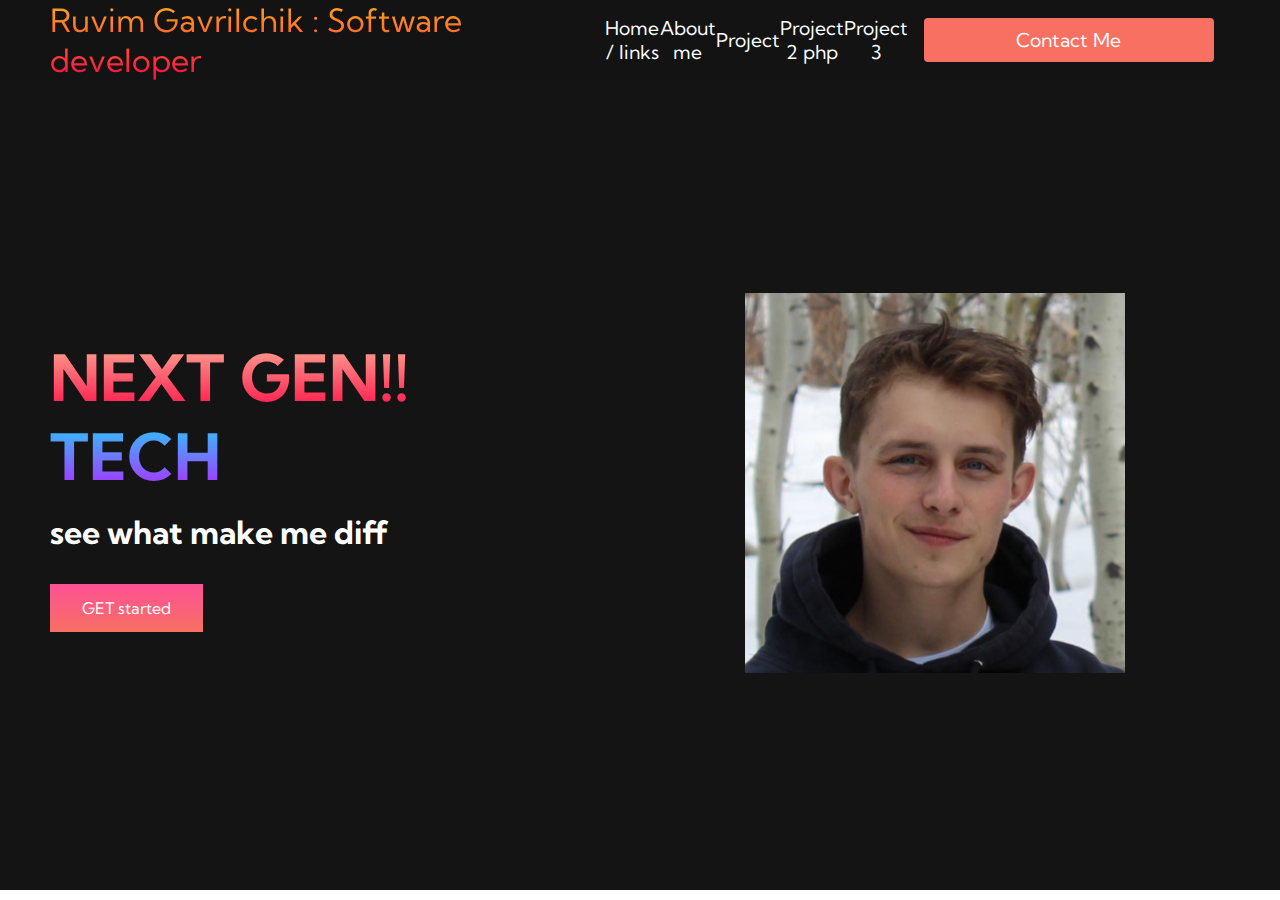
==== index.html @ 315c3ead "add font style" ====
<!DOCTYPE html>
<html lang="en">
  <head>
    <meta charset="UTF-8">
    <meta name="viewport" content="width=device-width, initial-scale=1.0">
    <meta http-equiv="X-UA-Compatible" content="ie=edge">
    <title>Ruvim G</title>
    <link rel="stylesheet" href="styles.css">
    <!-- Fontawesome.com --> 
    <link href="https://fonts.googleapis.com/css2?family=Kumbh+Sans:wght@400;700&display=swap" rel="stylesheet">
  </head>
  <body>

    <!-- navigation bar section -->
    <nav class="navbar">
      <div class="navbar__container">
        <a href="/" id="navbar__logo">Ruvim Gavrilchik : Software developer</a>
        <div class="navbar__toggle" id="mobile-menu">
          <span class="bar"></span>
          <span class="bar"></span>
          <span class="bar"></span>    
        </div>
        <ul class="navbar__menu">
          <li class="navbar__item">
            <a href="/" class="navbar__links">Home / links</a>
          </li>
          <li class="navbar__item">
            <a href="/tech.html" class="navbar__links">About me</a>
          </li>
          <li class="navbar__item">
            <a href="/algo.php" class="navbar__links">Project </a>
          </li>
          <li class="navbar__item">
            <a href="/footer.php" class="navbar__links">Project 2 php</a>
          </li>
          <li class="navbar__item">
            <a href="/header.php" class="navbar__links">Project 3 </a>
          </li>
          <li class="navbar__btn">
            <a href="/" class="button">Contact Me</a>
          </li>
        </ul>
      </div>
    </nav>

    <!-- HERO SECTION -->

    <div class="main">
      <div class="main__container">

        <div class="main__content">
          <h1>NEXT GEN!!</h1>
          <h2> TECH</h2>
          <p> see what make me diff </p>
          <button class="main__btn"><a href="/">GET started</a></button>
        </div>

        <div class="main__img--container">
          <img src="images/profilepic.png" alt="Picture of yours truly" id="main__img">
        </div>

      </div>
    </div>
    <script src="app.js"></script>
    

  </body>
</html>
---- styles.css ----
*{
  box-sizing: border-box;
  margin: 0;
  padding: 0;
  font-family: 'Kumbh Sans', sans-serif;
}

.navbar {
  background: #131313;
  height: 80;
  display: flex;
  justify-content: center;
  align-items: center;
  font-size: 1.2rem;
  position: sticky;
  top: 0;
  z-index: 999;
}

.navbar__container {
  display:  flex;
  justify-content: space-between;
  height: 80;
  z-index: 1;
  width: 100%;
  max-width: 1300px;
  margin: 0 auto;
  padding: 0 50px;
}

#navbar__logo {
  background-color: #ff8177;
  background-image: linear-gradient(to top, #ff0844 0%, #ffb119 100%);
  background-size: 100%;
  -webkit-background-clip: text;
  -moz-background-clip: text;
  -webkit-text-fill-color: transparent;
  -moz-text-fill-color: transparent;
  display: flex;
  align-items: center;
  cursor: pointer;
  text-decoration: none;
  font-size: 2rem;

}

/* class for logo */ 
.fa-gem {
  margin-right: 0.5rem;
}

.navbar__menu {
  display: flex;
  align-items: center;
  list-style: none;
  text-align: center;
}

.navbar__item {
  height: 80px;
}

.navbar__links {
  color: #fff;
  display: flex;
  align-items: center;
  justify-content: center;
  text-decoration: none;
  padding: 0 1rm;
  height: 100%
}

.navbar__btn {
  display: flex;
  justify-content: center;
  align-items: center;
  padding: 0 1rem;
  width: 100%;
}

.button {
  display: flex;
  justify-content: center;
  align-items: center;
  text-decoration: none;
  padding: 10px 20px;
  height: 100%;
  width: 100%;
  border: none;
  outline: none;
  border-radius: 4px;
  background: #f77062;
  color: #fff;
}

.button:hover {
  background: #4837ff;
  transition: all 0.3s ease;
}

.navbar__links:hover {
  color: #f77062;
  transition: all 0.3s ease;
}

@media screen and (max-width: 960px) {
  .navbar__container{
    display: flex;
    justify-content: space-between;
    height: 80px;
    z-index: 1;
    width:100%;
    max-width: 1300px;
    padding: 0;
  }

  .navbar__menu {
    display: grid;
    grid-template-columns: auto;
    margin: 0;
    width: 100%;
    position: absolute;
    top: -1000px;
    opacity: 0;
    transition: all 0.5s ease;
    height: 50vh;
    z-index: -1;
  }

  .navbar__menu.active {
    background: #131313;
    top: 100%;
    opacity: 1;
    transition: all 0.5s ease;
    z-index: 99;
    height: 50vh;
    font-size: 1.6rem;
  }

  #navbar__logo {
    padding-left: 25px;
  }

  .navbar__toggle .bar {
    width: 25px;
    height: 3px;
    margin: 5px auto;
    transition: all 0.3s ease-in-out;
    background: #fff;
  }

  .navbar__item {
    width: 100%;
  }

  .navbar__links {
    text-align: center;
    padding: 2rem;
    width: 100%;
    display: table;
  }

  #mobile-menu {
    position: absolute;
    top: 20%;
    right: 5%;
    transform: translate(5%,20%);
  }

  .navbar__btn {
    padding-bottom: 2rem;
  }

  .button {
    display: flex;
    justify-content: center;
    align-items: center;
    width: 80%;
    height: 80px;
    margin: 0;
  }

  .navbar__toggle .bar {
    display: block;
    cursor: pointer;
  }

  #mobile-menu.is-active .bar:nth-child(2) {
    opacity: 0%;
  }
  
  #mobile-menu.is-active .bar:nth-child(1) {
    transform: translateY(8px) rotate(45deg);
  }
  
  #mobile-menu.is-active .bar:nth-child(3) {
    transform: translateY(-8px) rotate(-45deg);
  }

}



/* Hero Section Css*/



.main {
  background-color: #141414;
}

.main__container {
  display: grid;
  grid-template-columns: 1fr 1fr;
  align-items: center;
  justify-self: center;
  margin: 0 auto;
  height: 90vh;
  background-color: #141414;
  z-index: 1;
  width: 100%;
  max-width: 1300px;
  padding: 0 50px;
}

/* targets h1 content in main__content div */
.main__content h1 {
  font-size: 4rem;
  background-color: #ff8177;
  background-image: linear-gradient(to top, #ff0844 0%, #ffb199 100%);
  background-size: 100%;
  -webkit-background-clip: text;
  -moz-background-clip: text;
  -webkit-text-fill-color: transparent;
  -moz-text-fill-color: transparent;
}

/* targets h2 content in main__content div */
.main__content h2 {
  font-size: 4rem;
  background-color: #ff8177;
  background-image: linear-gradient(to top, #b721ff 0%, #21d4fd 100%);
  background-size: 100%;
  -webkit-background-clip: text;
  -moz-background-clip: text;
  -webkit-text-fill-color: transparent;
  -moz-text-fill-color: transparent;
}

.main__content p {
  margin-top: 1rem;
  font-size: 2rem;
  font-weight: 700;
  color:#fff;
  /*google fonts kumbh*/
}


.main__btn {
  font-size: 1rem;
  background-image: linear-gradient(to top, #f77062 0%, #fe5196 100%);
  padding: 14px 32px;
  border: none;
  border-radius: 0px;
  color: #fff;
  margin-top: 2rem;
  cursor: pointer;
  position: relative;
  transition: all 0.35s;
  outline: none;
}

.main__btn a {
  position: relative;
  z-index: 2;
  color: #fff;
  text-decoration: none;
}

.main__btn:after {
  position: absolute;
  content: '';
  top: 0;
  left: 0;
  width: 0;
  height: 100%;
  background: #4837ff;
  transition: all 0.35s;
  border-radius: 4px;
}

.main__btn:hover {
  color: #fff;
}

.main__btn:hover:after{
  width:100%;
}

.main__img--container {
  text-align:center;

}

#main_img {
  height: 80%;
  width: 80%;
}



/*   Mobile responsiveness */
@media screen and (max-width: 768px) {
  .main__container{
    display: grid;
    grid-template-columns: auto;
    align-items: center;
    justify-self: center;
    width: 100%;
    margin: 0 auto;
    height: 090vh;
  }

  .main__content {
    text-align: center;
    margin-bottom: 4rem;
  }

  .main__content h1 {
    font-size: 2.5rem;
    margin-top: 2rem;
  }

  .main__content h2 {
    font-size: 3rem;
  }

  .main__content p {
    margin-top: 1rem;
    font-size: 1.5rem;
  }
}

/*same as above but make it for 480 px */
@media screen and (max-width: 480px) {
  .main__container{
    display: grid;
    grid-template-columns: auto;
    align-items: center;
    justify-self: center;
    width: 100%;
    margin: 0 auto;
    height: 090vh;
  }

  .main__content {
    text-align: center;
    margin-bottom: 4rem;
  }

  .main__content h1 {
    font-size: 2rem;
    margin-top: 3rem;
  }

  .main__content h2 {
    font-size: 2rem;
  }

  .main__content p {
    margin-top: 2rem;
    font-size: 1.5rem;
  }

  .main__btn {
    padding: 12px 36px;
    margin: 2.5rem 0;
  }
  
}
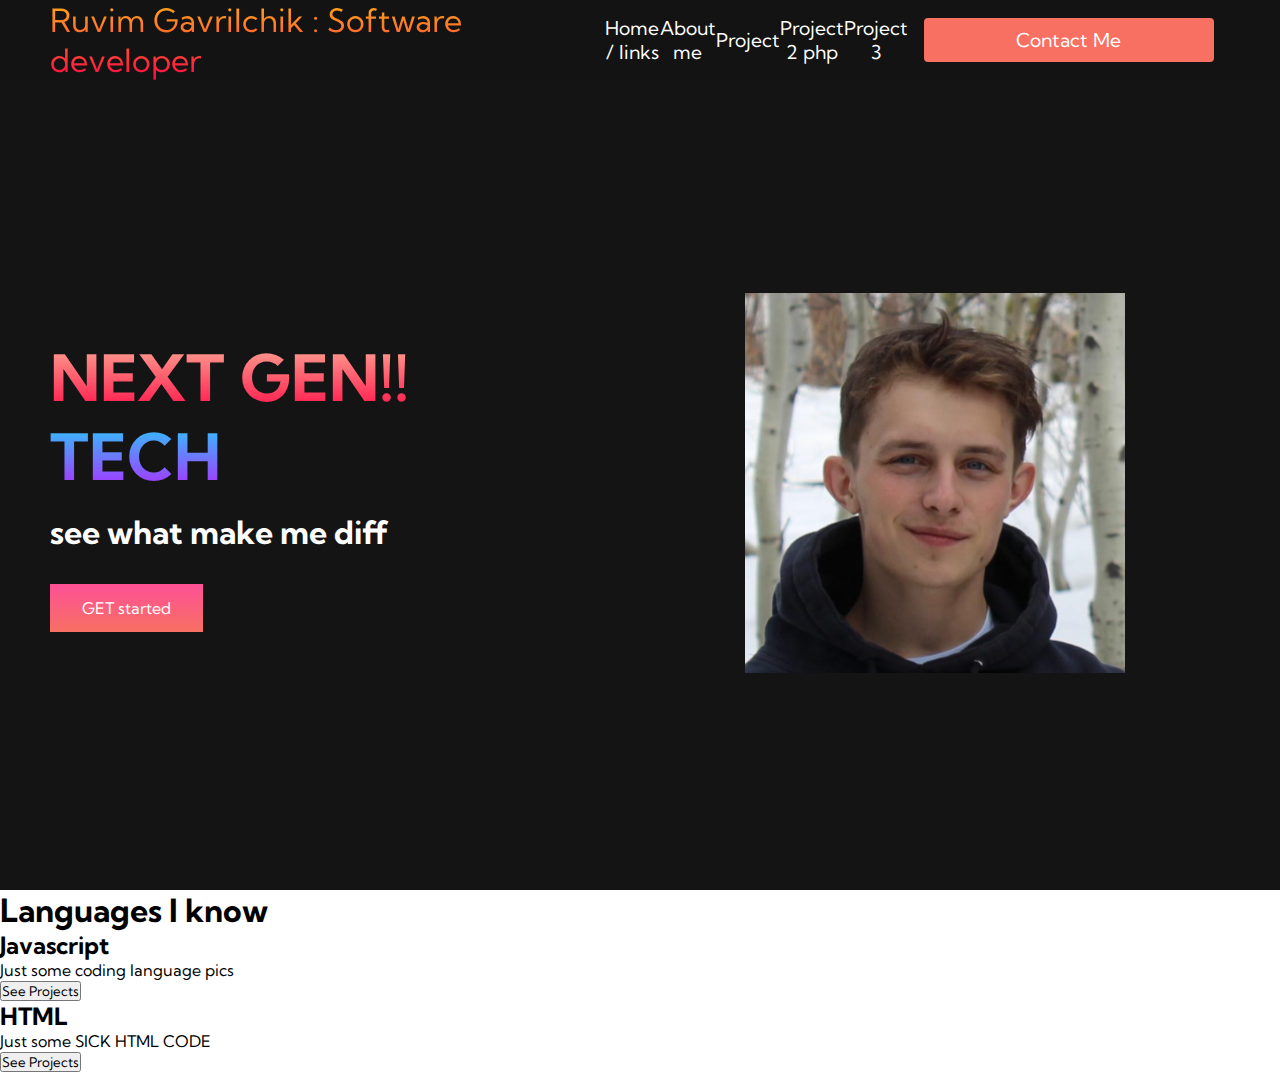
==== commit 5968b4ed: "add languages sectioin" ====
--- a/index.html
+++ b/index.html
@@ -61,6 +61,31 @@
 
       </div>
     </div>
+
+
+    
+    <!-- languages SECTION -->
+    <div class="lang">
+      <h1>Languages I know</h1>
+      <div class="lang_container">
+        
+        <!--lang 1-->
+        <div class="lang_card">
+          <h2>Javascript</h2>
+          <p>Just some coding language pics</p>
+          <button>See Projects</button>
+        </div>
+
+        <!--lang 2-->
+        <div class="lang_card">
+          <h2>HTML</h2>
+          <p>Just some SICK HTML CODE</p>
+          <button>See Projects</button>
+        </div>
+
+      </div>
+    </div>
+
     <script src="app.js"></script>
     
 
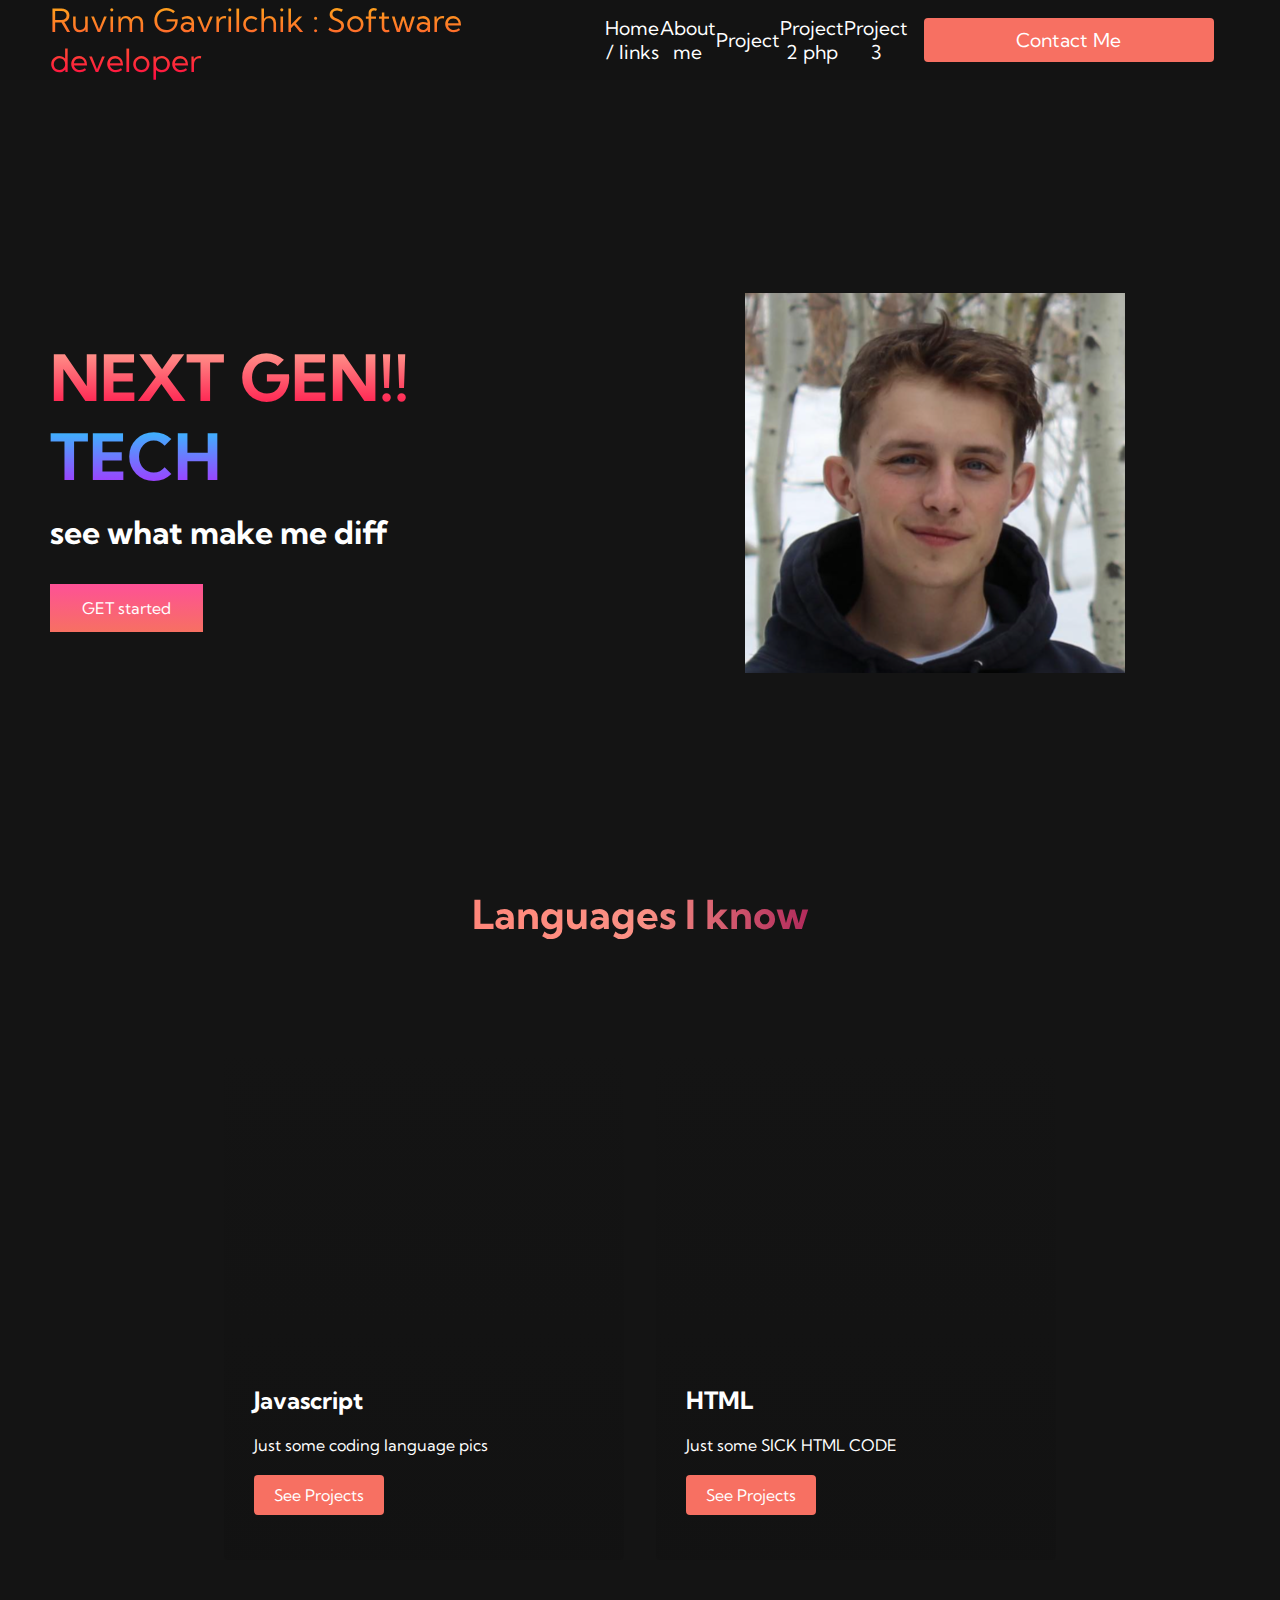
==== commit 6068337f: "Added skills section" ====
--- a/index.html
+++ b/index.html
@@ -1,3 +1,4 @@
+
 <!DOCTYPE html>
 <html lang="en">
   <head>
@@ -63,21 +64,20 @@
     </div>
 
 
-    
     <!-- languages SECTION -->
     <div class="lang">
       <h1>Languages I know</h1>
-      <div class="lang_container">
+      <div class="lang__container">
         
         <!--lang 1-->
-        <div class="lang_card">
+        <div class="lang__card">
           <h2>Javascript</h2>
           <p>Just some coding language pics</p>
           <button>See Projects</button>
         </div>
 
         <!--lang 2-->
-        <div class="lang_card">
+        <div class="lang__card">
           <h2>HTML</h2>
           <p>Just some SICK HTML CODE</p>
           <button>See Projects</button>
@@ -86,6 +86,7 @@
       </div>
     </div>
 
+
     <script src="app.js"></script>
     
 
--- a/styles.css
+++ b/styles.css
@@ -376,5 +376,94 @@
     padding: 12px 36px;
     margin: 2.5rem 0;
   }
-  
-}+
+}
+
+.lang {
+  background: #141414;
+  display: flex;
+  flex-direction: column;
+  align-items: center;
+  height: 100vh;
+}
+
+.lang h1 {
+  background-color: #ff8177;
+  background-image: linear-gradient(to right, 
+  #ff8177 0%, 
+  #ff867a 0%, 
+  #ff8c7f 21%, 
+  #f99185 52%, 
+  #cf556c 78%, 
+  #b12a5b 100%
+  );
+  background-size: 100%;
+  margin-bottom: 5rem;
+  font-size: 2.5rem;
+  -webkit-background-clip: text;
+  -moz-background-clip: text;
+  -webkit-text-fill-color: transparent;
+  -moz-text-fill-color: transparent;
+}
+
+.lang__container {
+  display: flex;
+  justify-content: center;
+  flex-wrap: wrap;
+}
+
+.lang__card {
+  margin: 1rem;
+  height: 525px;
+  width: 400px;
+  border-radius: 4px;
+  /*linear gradiant makes the background a little darker to help user read text better*/
+  background-image: linear-gradient(to bottom, 
+    rgba(0,0,0,0) 0%, 
+    rgba(17,17,17,0.6) 100%), 
+    url('/images/lang1.png');
+  background-size: cover;
+  position: relative;
+  color: #fff;
+}
+
+.lang__card:nth-child(2) {
+  background-image: linear-gradient(to bottom, 
+  rgba(0,0,0,0) 0%, 
+  rgba(17,17,17,0.6) 100%), 
+  url('/images/lang2.png');
+}
+
+.lang h2 {
+  position: absolute;
+  top: 350px;
+  left: 30px;
+}
+
+.lang__card p {
+  position: absolute;
+  top: 400px;
+  left: 30px;
+}
+
+.lang__card button {
+  color: #fff;
+  padding: 10px 20px;
+  border: none;
+  outline: none;
+  border-radius: 4px;
+  background: #f77062;
+  position: absolute;
+  top:440px;
+  left: 30px;
+  font-size: 1rem;
+  cursor: pointer;
+}
+
+.lang__card:hover {
+  /*makes pic pop*/
+  transform: scale(1.075);
+  transition: all 0.2s ease-in;
+  cursor: pointer;
+}
+
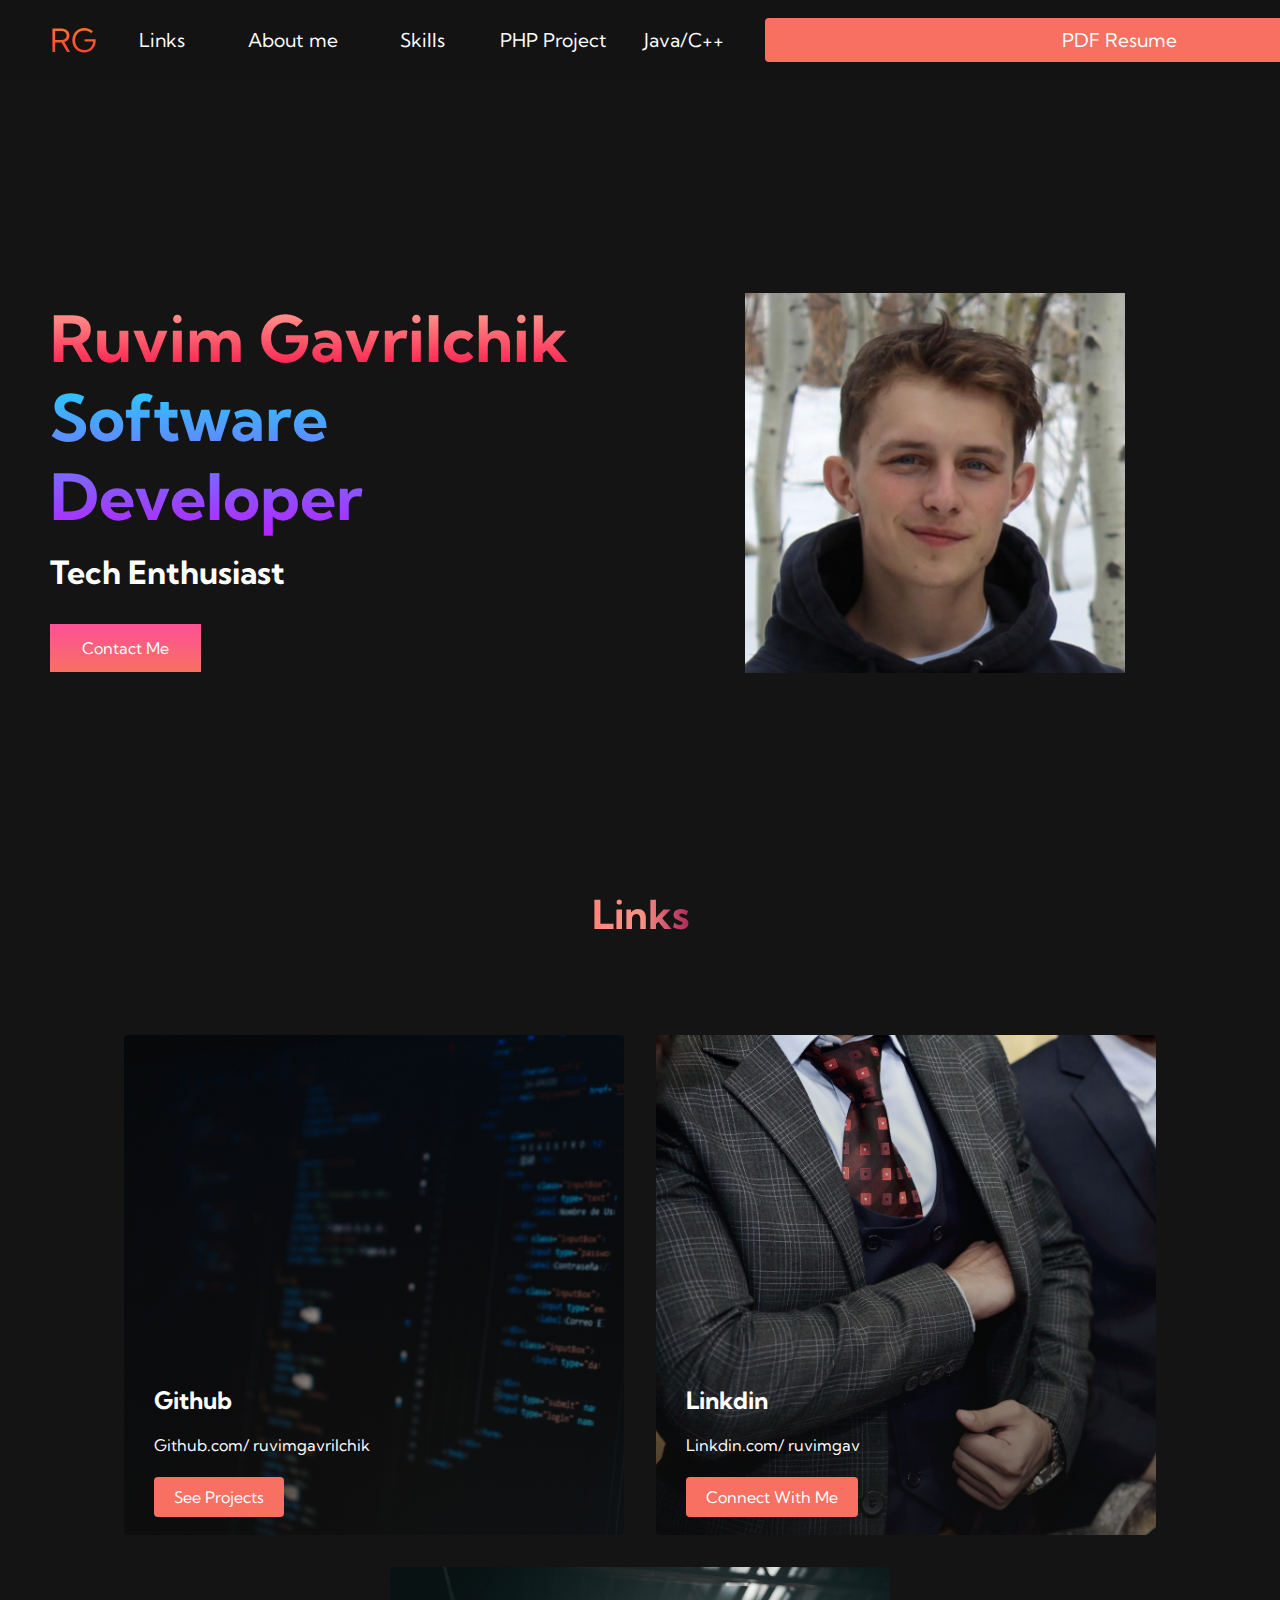
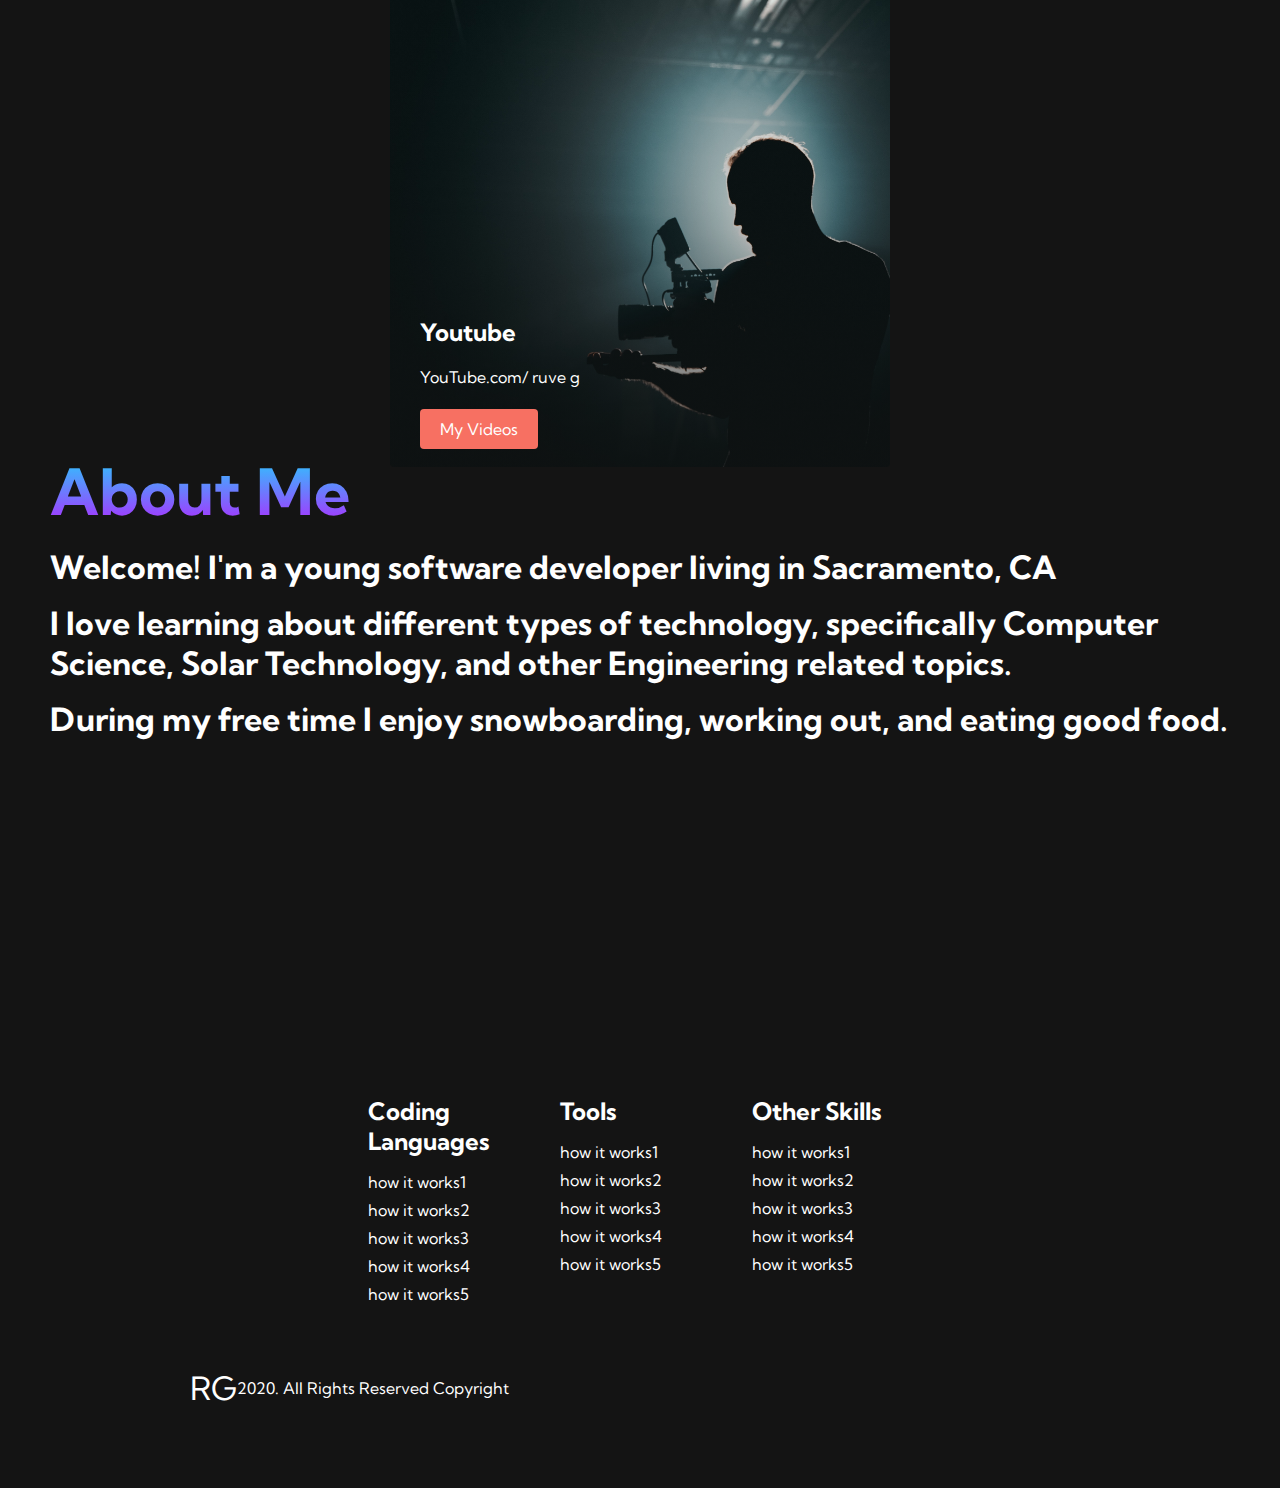
==== commit 2fbf1c80: "general update" ====
--- a/index.html
+++ b/index.html
@@ -15,7 +15,7 @@
     <!-- navigation bar section -->
     <nav class="navbar">
       <div class="navbar__container">
-        <a href="/" id="navbar__logo">Ruvim Gavrilchik : Software developer</a>
+        <a href="/" id="navbar__logo">RG</a>
         <div class="navbar__toggle" id="mobile-menu">
           <span class="bar"></span>
           <span class="bar"></span>
@@ -23,22 +23,22 @@
         </div>
         <ul class="navbar__menu">
           <li class="navbar__item">
-            <a href="/" class="navbar__links">Home / links</a>
+            <a href="/" class="navbar__links">Links</a>
           </li>
           <li class="navbar__item">
-            <a href="/tech.html" class="navbar__links">About me</a>
+            <a href="/" class="navbar__links">About me</a>
           </li>
           <li class="navbar__item">
-            <a href="/algo.php" class="navbar__links">Project </a>
+            <a href="/" class="navbar__links">Skills</a>
           </li>
           <li class="navbar__item">
-            <a href="/footer.php" class="navbar__links">Project 2 php</a>
+            <a href="/footer.php" class="navbar__links">PHP Project</a>
           </li>
           <li class="navbar__item">
-            <a href="/header.php" class="navbar__links">Project 3 </a>
+            <a href="/header.php" class="navbar__links">Java/C++</a>
           </li>
           <li class="navbar__btn">
-            <a href="/" class="button">Contact Me</a>
+            <a href="/" class="button">PDF Resume</a>
           </li>
         </ul>
       </div>
@@ -46,14 +46,14 @@
 
     <!-- HERO SECTION -->
 
-    <div class="main">
+    <div class="main" id="main">
       <div class="main__container">
 
         <div class="main__content">
-          <h1>NEXT GEN!!</h1>
-          <h2> TECH</h2>
-          <p> see what make me diff </p>
-          <button class="main__btn"><a href="/">GET started</a></button>
+          <h1>Ruvim Gavrilchik</h1>
+          <h2> Software Developer</h2>
+          <p> Tech Enthusiast </p>
+          <button class="main__btn"><a href="/">Contact Me</a></button>
         </div>
 
         <div class="main__img--container">
@@ -64,31 +64,126 @@
     </div>
 
 
-    <!-- languages SECTION -->
-    <div class="lang">
-      <h1>Languages I know</h1>
-      <div class="lang__container">
+    <!-- link SECTION -->
+    <div class="link" id="link">
+      <h1>Links</h1>
+      <div class="link__container">
         
-        <!--lang 1-->
-        <div class="lang__card">
-          <h2>Javascript</h2>
-          <p>Just some coding language pics</p>
-          <button>See Projects</button>
+        <!--link 1-->
+        <div class="link__card">
+          <h2>Github</h2>
+          <p>Github.com/ ruvimgavrilchik</p>
+          <button class="main__btn">
+            <a href="https://github.com/ruvimgavrilchik" target="_blank">See Projects</a>
+          </button>
         </div>
 
-        <!--lang 2-->
-        <div class="lang__card">
-          <h2>HTML</h2>
-          <p>Just some SICK HTML CODE</p>
-          <button>See Projects</button>
+        <!--link 2-->
+        <div class="link__card">
+          <h2>Linkdin</h2>
+          <p>Linkdin.com/ ruvimgav</p>
+          <button class="main__btn">
+            <a href="https://www.linkedin.com/in/ruvimgav/" target="_blank">Connect With Me</a>
+          </button>
+        </div>
+
+        <!--link 3-->
+        <div class="link__card">
+          <h2>Youtube</h2>
+          <p>YouTube.com/ ruve g</p>
+          <button class="main__btn">
+            <a href="https://www.youtube.com/channel/UCnFqGnpHzXiRj4AakbyGQQw" target="_blank">My Videos</a>
+          </button>
+        </div>
+
+      </div>
+    </div>
+    
+
+    <!-- About Me SECTION -->
+    <div class="about" id="about">
+      <div class="about__container">
+
+        <div class="about__content">
+          <h2>About Me</h2>
+          <p> Welcome! I'm a young software developer living in Sacramento, CA <br> </p>
+          <p> I love learning about different types of technology, 
+              specifically Computer Science, Solar Technology, and other Engineering related topics.
+          </p>
+          <p> During my free time I enjoy snowboarding, working out, and eating good food.</p>
         </div>
 
       </div>
     </div>
 
 
+
+
+
+    <!-- Footer SECTION 
+    mobile friendly
+    mobile optimized
+    responsive design -->
+    
+    <div class="footer__container">
+      
+      <div class="footer__links">
+        <div class="footer__link--wrapper">
+
+          <div class="footer__link--items">
+            <h2> Coding Languages </h2>
+            <a href="/">how it works1</a>
+            <a href="/">how it works2</a>
+            <a href="/">how it works3</a>
+            <a href="/">how it works4</a>
+            <a href="/">how it works5</a>
+          </div>
+
+          <div class="footer__link--items">
+            <h2>Tools </h2>
+            <a href="/">how it works1</a>
+            <a href="/">how it works2</a>
+            <a href="/">how it works3</a>
+            <a href="/">how it works4</a>
+            <a href="/">how it works5</a>
+          </div>
+
+          <div class="footer__link--items">
+            <h2> Other Skills </h2>
+            <a href="/">how it works1</a>
+            <a href="/">how it works2</a>
+            <a href="/">how it works3</a>
+            <a href="/">how it works4</a>
+            <a href="/">how it works5</a>
+          </div>
+
+        </div>
+      </div>
+
+
+
+
+      <div class="social__media">
+        <div class="social__media--wrap">
+          <div class="footer__logo">
+            <a href="/" id="footer__logo">RG</a>
+          </div>
+          <p class="website__right">2020. All Rights Reserved Copyright</p>
+          <div class="social__icons">
+            <a href="/" class="social__icon--link" target="_blank"><i class="fab fa-linkdin"></i></a>
+            <a href="/" class="social__icon--link" target="_blank"><i class="fab fa-github"></i></a>
+            <a href="https://www.youtube.com/channel/UCnFqGnpHzXiRj4AakbyGQQw" class="social__icon--link" target="_blank"><i class="fab fa-youtube"></i></a>
+          </div>
+        </div>
+      </div>
+    </div>
+
+
+
+
+
+
     <script src="app.js"></script>
     
-
   </body>
 </html>--- a/styles.css
+++ b/styles.css
@@ -23,7 +23,7 @@
   height: 80;
   z-index: 1;
   width: 100%;
-  max-width: 1300px;
+  max-width: 1600px;
   margin: 0 auto;
   padding: 0 50px;
 }
@@ -41,7 +41,6 @@
   cursor: pointer;
   text-decoration: none;
   font-size: 2rem;
-
 }
 
 /* class for logo */ 
@@ -58,6 +57,7 @@
 
 .navbar__item {
   height: 80px;
+  width: 250px;
 }
 
 .navbar__links {
@@ -201,9 +201,27 @@
 
 
 
+
+
+
+
+
+
+
+
+
+
+
+
+
+
+
+
+
+
+
+
 /* Hero Section Css*/
-
-
 
 .main {
   background-color: #141414;
@@ -379,7 +397,27 @@
 
 }
 
-.lang {
+
+
+
+
+
+
+
+
+
+
+
+
+
+
+
+
+
+
+
+/* Links */
+.link {
   background: #141414;
   display: flex;
   flex-direction: column;
@@ -387,7 +425,7 @@
   height: 100vh;
 }
 
-.lang h1 {
+.link h1 {
   background-color: #ff8177;
   background-image: linear-gradient(to right, 
   #ff8177 0%, 
@@ -406,47 +444,54 @@
   -moz-text-fill-color: transparent;
 }
 
-.lang__container {
+.link__container {
   display: flex;
   justify-content: center;
   flex-wrap: wrap;
 }
 
-.lang__card {
+.link__card {
   margin: 1rem;
-  height: 525px;
-  width: 400px;
+  height: 500px;
+  width: 500px;
   border-radius: 4px;
   /*linear gradiant makes the background a little darker to help user read text better*/
   background-image: linear-gradient(to bottom, 
     rgba(0,0,0,0) 0%, 
     rgba(17,17,17,0.6) 100%), 
-    url('/images/lang1.png');
+    url('/images/code.jpg');
   background-size: cover;
   position: relative;
   color: #fff;
 }
 
-.lang__card:nth-child(2) {
+.link__card:nth-child(2) {
   background-image: linear-gradient(to bottom, 
   rgba(0,0,0,0) 0%, 
   rgba(17,17,17,0.6) 100%), 
-  url('/images/lang2.png');
-}
-
-.lang h2 {
+  url('/images/suit.jpg');
+}
+
+.link__card:nth-child(3) {
+  background-image: linear-gradient(to bottom, 
+  rgba(0,0,0,0) 0%, 
+  rgba(17,17,17,0.6) 100%), 
+  url('/images/youtube.jpg');
+}
+
+.link h2 {
   position: absolute;
   top: 350px;
   left: 30px;
 }
 
-.lang__card p {
+.link__card p {
   position: absolute;
   top: 400px;
   left: 30px;
 }
 
-.lang__card button {
+.link__card button {
   color: #fff;
   padding: 10px 20px;
   border: none;
@@ -454,16 +499,322 @@
   border-radius: 4px;
   background: #f77062;
   position: absolute;
-  top:440px;
+  top:410px;
   left: 30px;
   font-size: 1rem;
   cursor: pointer;
 }
 
-.lang__card:hover {
+.link__card:hover {
   /*makes pic pop*/
   transform: scale(1.075);
   transition: all 0.2s ease-in;
   cursor: pointer;
 }
 
+
+/*responsive design for Skills section */
+@media screen and (max-width: 960px) {
+  .link{
+    height: 1600px;
+  }
+
+  .link h1 {
+    font-size: 2rem;
+    margin-top: 18rem;
+  }
+}
+
+@media screen and (max-width: 480px) {
+  .link{
+    height: 1400px;
+  }
+
+  .link h1 {
+    font-size: 1.2rem;
+  }
+
+  .link__card {
+    width: 300px;
+  }
+}
+
+
+
+
+
+
+
+
+
+
+
+
+
+
+
+
+
+
+
+
+
+
+
+
+
+
+/* About Section Css*/
+
+.about {
+  background-color: #141414;
+}
+
+.about__container {
+  display: grid;
+  align-items: center;
+  justify-self: center;
+  margin: 0 auto;
+  height: 90vh;
+  background-color: #141414;
+  z-index: 1;
+  width: 100%;
+  max-width: 1300px;
+  padding: 0 50px;
+}
+
+/* targets h2 content in main__content div */
+.about__content h2 {
+  font-size: 4rem;
+  background-color: #ff8177;
+  background-image: linear-gradient(to top, #b721ff 0%, #21d4fd 100%);
+  background-size: 100%;
+  -webkit-background-clip: text;
+  -moz-background-clip: text;
+  -webkit-text-fill-color: transparent;
+  -moz-text-fill-color: transparent;
+}
+
+.about__content p {
+  margin-top: 1rem;
+  font-size: 2rem;
+  font-weight: 700;
+  color:#fff;
+  /*google fonts kumbh*/
+}
+
+
+
+/*   Mobile responsiveness */
+@media screen and (max-width: 768px) {
+  .about__container{
+    display: grid;
+    grid-template-columns: auto;
+    align-items: center;
+    justify-self: center;
+    width: 100%;
+    margin: 0 auto;
+    height: 090vh;
+  }
+
+  .about__content {
+    text-align: center;
+    margin-bottom: 4rem;
+  }
+
+  .about__content h2 {
+    font-size: 3rem;
+  }
+
+  .about__content p {
+    margin-top: 1rem;
+    font-size: 1.5rem;
+  }
+}
+
+/*same as above but make it for 480 px */
+@media screen and (max-width: 480px) {
+  .about__container{
+    display: grid;
+    align-items: center;
+    justify-self: center;
+    width: 100%;
+    margin: 0 auto;
+    height: 090vh;
+  }
+
+  .about__content {
+    text-align: center;
+    margin-bottom: 4rem;
+  }
+
+  .about__content h2 {
+    font-size: 1.5rem;
+  }
+
+  .about__content p {
+    margin-top: 2rem;
+    font-size: 1.0rem;
+  }
+}
+
+
+
+
+
+
+
+
+
+
+
+
+
+
+
+/*footer*/
+
+.footer__container {
+  background-color: #141414;
+  padding: 5rem 0;
+  display: flex;
+  flex-direction: column;
+  justify-content: center;
+  align-items: center;
+
+}
+
+
+#footer__logo {
+  color: #fff;
+  display: flex;
+  align-items: center;
+  cursor: pointer;
+  text-decoration: none;
+  font-size: 2rem;
+
+}
+
+.footer__link {
+  width: 100%;
+  max-width: 1000px;
+  display: flex;
+  justify-content: center;
+}
+
+.footer__link--wrapper{
+  display: flex;
+}
+
+.footer__link--items {
+  display: flex;
+  flex-direction: column;
+  align-items: flex-start;
+  margin: 16px;
+  text-align: left;
+  width: 160px;
+  box-sizing: border-box;
+
+}
+
+.footer__link--items h2 {
+  margin-bottom: 16px;
+}
+
+.footer__link--items > h2 {
+  color: #fff;
+}
+
+.footer__link--items a {
+  color: #fff;
+  text-decoration: none;
+  margin-bottom: 0.5rem;
+
+}
+
+
+.footer__link--items a:hover{
+  color: #e9e9e9;
+  transform: 0.3s ease-out;
+
+}
+
+
+/* social icons */
+.social__icon--link {
+  color: #fff;
+  font-size: 24px;
+
+}
+
+.social__media {
+  max-width: 1000px;
+  width: 100%;
+}
+
+.social__media--wrap {
+  display: flex;
+  justify-self: space-between;
+  align-items: center;
+  width: 90%;
+  max-width: 1000px;
+  margin: 40px auto 0 auto;
+}
+
+.social__icon {
+  display: flex;
+  justify-content: space-between;
+  align-items: center;
+  width: 240px;
+
+}
+
+.social__logo {
+  color: #fff;
+  justify-self: flex-start;
+  margin-left: 20px;
+  cursor: pointer;
+  text-decoration: none;
+  font-size: 2rem;
+  display: flex;
+  align-items: center;
+  margin-bottom: 16px;
+}
+
+.website__right {
+  color: #fff;
+}
+
+
+@media screen and (max-width: 820px){
+  .footer__link {
+    padding-top: 2rem;
+
+  }
+
+  #footer_logo {
+    margin-bottom: 2rem;
+  }
+
+  .footer__right {
+    margin-bottom: 2rem;
+  }
+
+  .footer__link--wrapper {
+    flex-direction: column;
+  }
+
+  .social__media--wrap {
+    flex-direction: column;
+  }
+
+}
+
+
+@media screen and (max-width:480px) {
+  .footer__link--items {
+    margin: 0;
+    padding: 10px;
+    width: 100%;
+  }
+}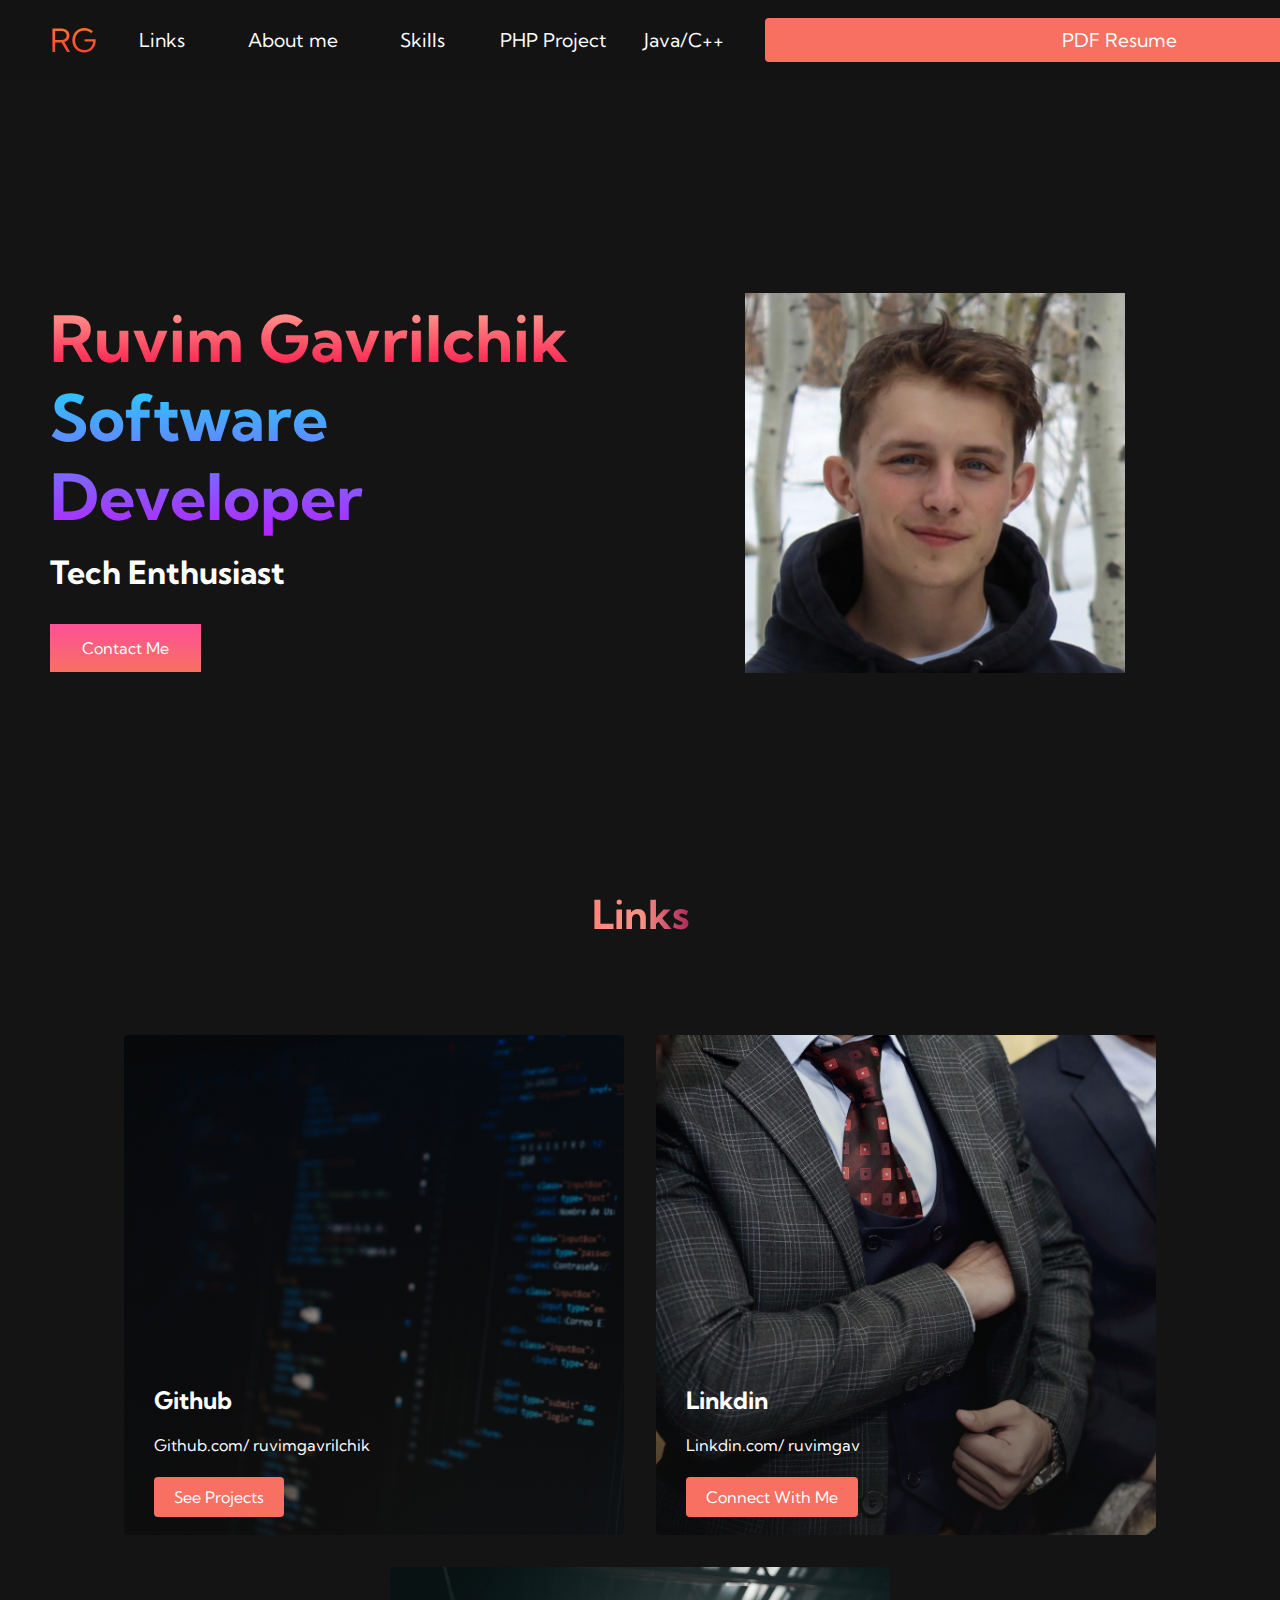
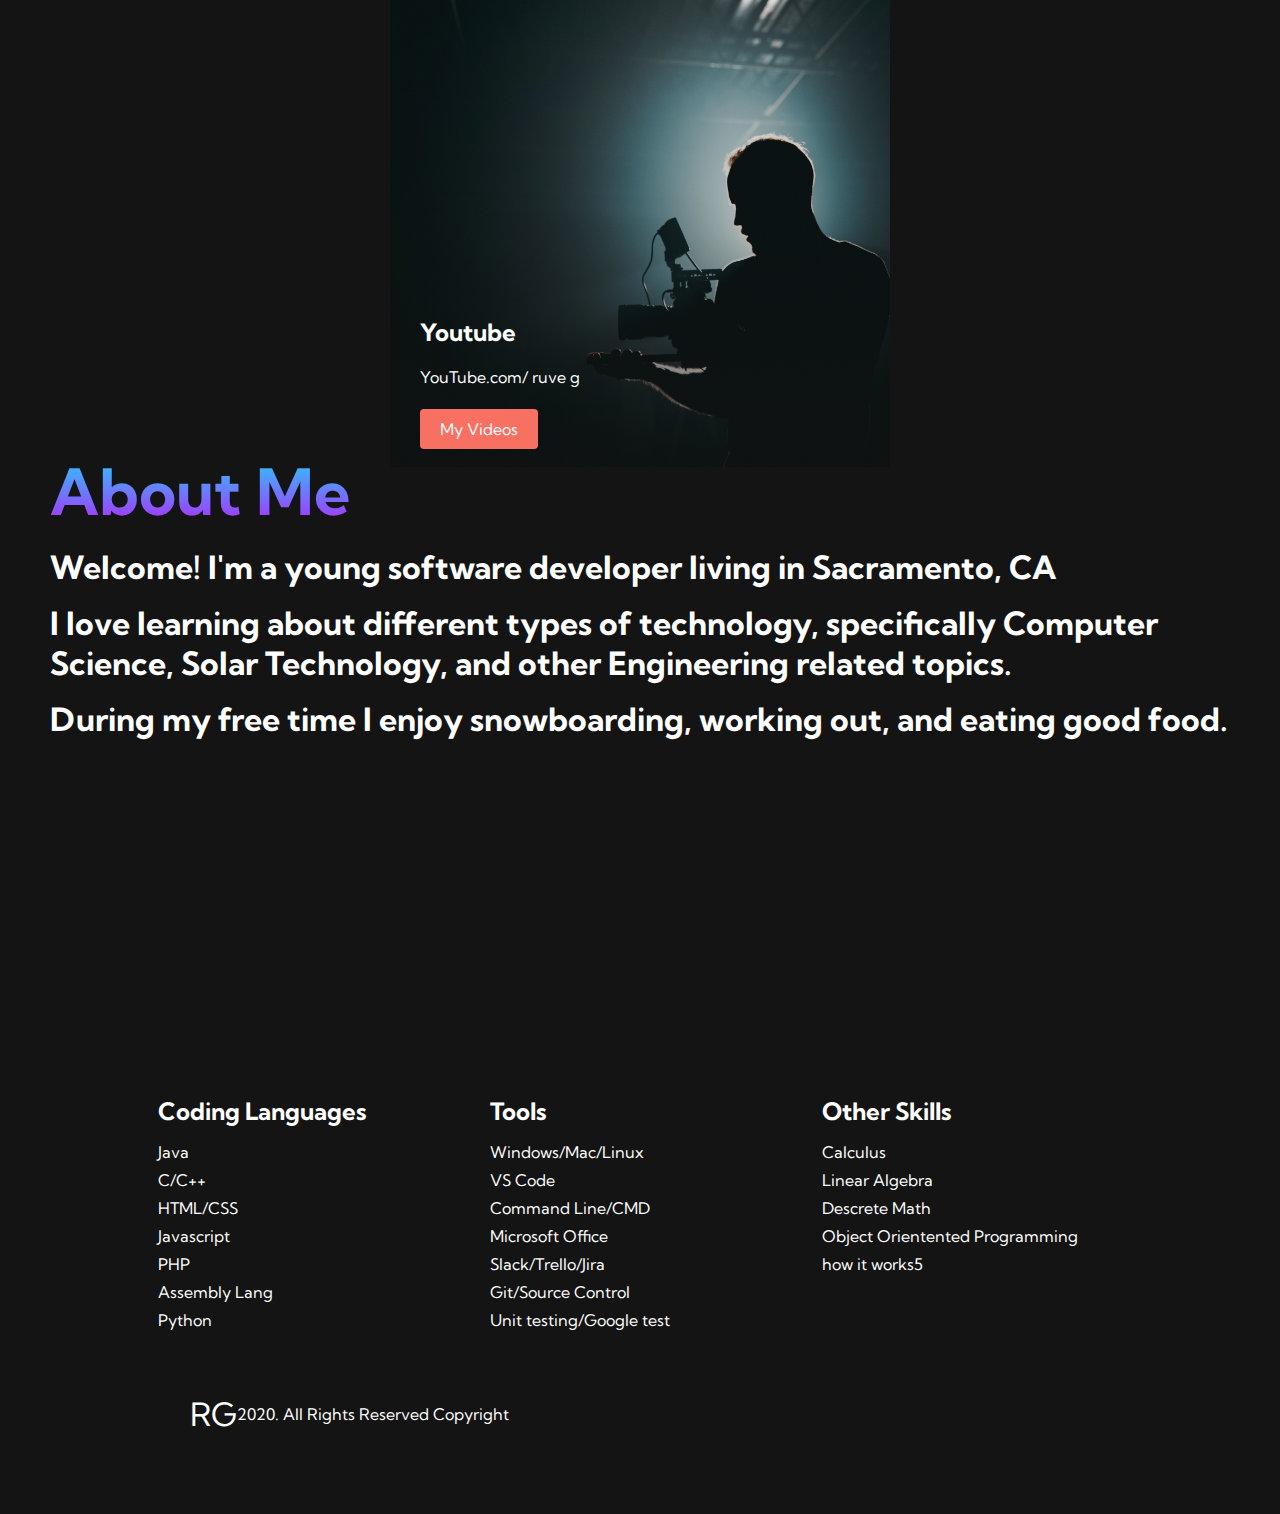
==== commit 466743d5: "update profile" ====
--- a/index.html
+++ b/index.html
@@ -15,7 +15,7 @@
     <!-- navigation bar section -->
     <nav class="navbar">
       <div class="navbar__container">
-        <a href="/" id="navbar__logo">RG</a>
+        <a href="/index.html" id="navbar__logo">RG</a>
         <div class="navbar__toggle" id="mobile-menu">
           <span class="bar"></span>
           <span class="bar"></span>
@@ -32,7 +32,7 @@
             <a href="/" class="navbar__links">Skills</a>
           </li>
           <li class="navbar__item">
-            <a href="/footer.php" class="navbar__links">PHP Project</a>
+            <a href="/tech.html" class="navbar__links">PHP Project</a>
           </li>
           <li class="navbar__item">
             <a href="/header.php" class="navbar__links">Java/C++</a>
@@ -132,28 +132,32 @@
 
           <div class="footer__link--items">
             <h2> Coding Languages </h2>
-            <a href="/">how it works1</a>
-            <a href="/">how it works2</a>
-            <a href="/">how it works3</a>
-            <a href="/">how it works4</a>
-            <a href="/">how it works5</a>
+            <a href="/">Java </a>
+            <a href="/">C/C++</a>
+            <a href="/">HTML/CSS</a>
+            <a href="/">Javascript</a>
+            <a href="/">PHP</a>
+            <a href="/">Assembly Lang</a>
+            <a href="/">Python</a>
           </div>
 
           <div class="footer__link--items">
             <h2>Tools </h2>
-            <a href="/">how it works1</a>
-            <a href="/">how it works2</a>
-            <a href="/">how it works3</a>
-            <a href="/">how it works4</a>
-            <a href="/">how it works5</a>
+            <a href="/">Windows/Mac/Linux</a>
+            <a href="/">VS Code</a>
+            <a href="/">Command Line/CMD</a>
+            <a href="/">Microsoft Office</a>
+            <a href="/">Slack/Trello/Jira</a>
+            <a href="/">Git/Source Control</a>
+            <a href="/">Unit testing/Google test</a>
           </div>
 
           <div class="footer__link--items">
             <h2> Other Skills </h2>
-            <a href="/">how it works1</a>
-            <a href="/">how it works2</a>
-            <a href="/">how it works3</a>
-            <a href="/">how it works4</a>
+            <a href="/">Calculus</a>
+            <a href="/">Linear Algebra</a>
+            <a href="/">Descrete Math</a>
+            <a href="/">Object Orientented Programming</a>
             <a href="/">how it works5</a>
           </div>
 
--- a/styles.css
+++ b/styles.css
@@ -321,8 +321,8 @@
 }
 
 #main_img {
-  height: 80%;
-  width: 80%;
+  height: 50%;
+  width: 50%;
 }
 
 
@@ -712,9 +712,8 @@
   align-items: flex-start;
   margin: 16px;
   text-align: left;
-  width: 160px;
+  width: 300px;
   box-sizing: border-box;
-
 }
 
 .footer__link--items h2 {
@@ -734,7 +733,7 @@
 
 
 .footer__link--items a:hover{
-  color: #e9e9e9;
+  color: #ff8177;
   transform: 0.3s ease-out;
 
 }
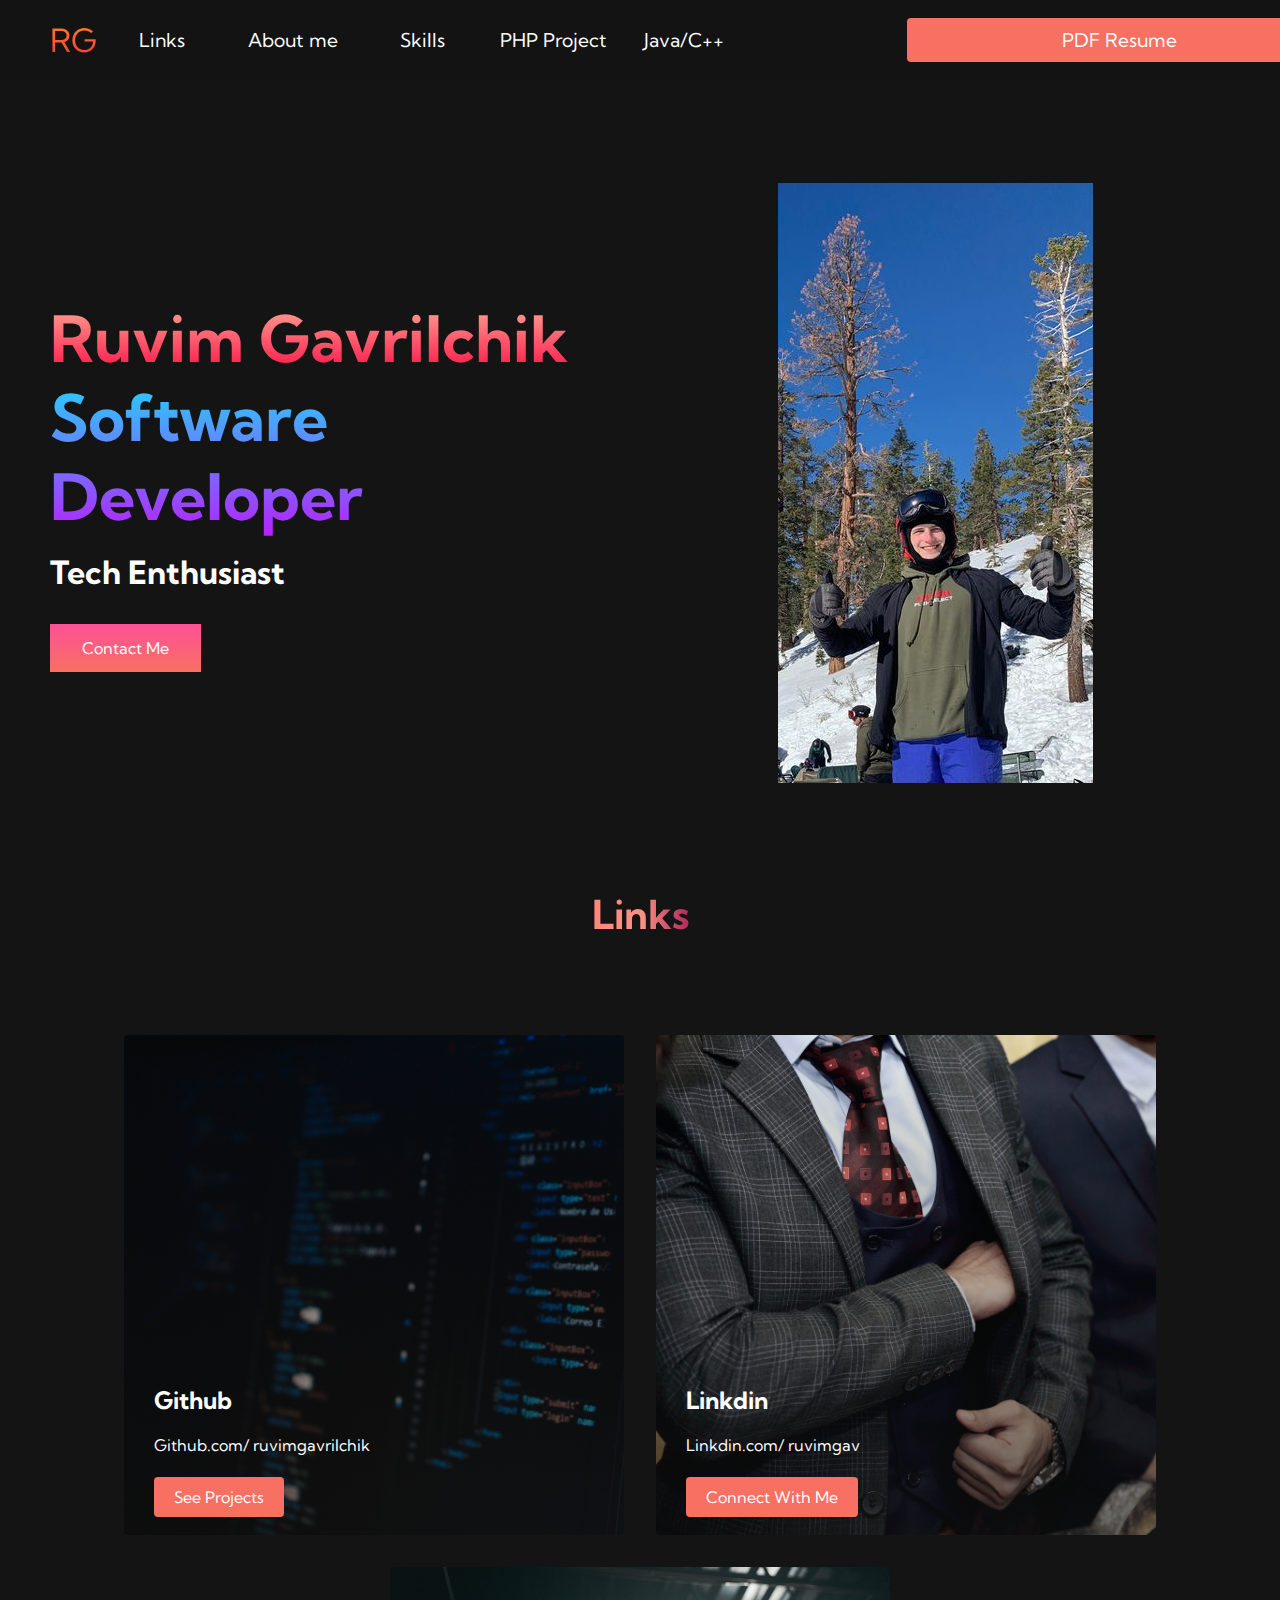
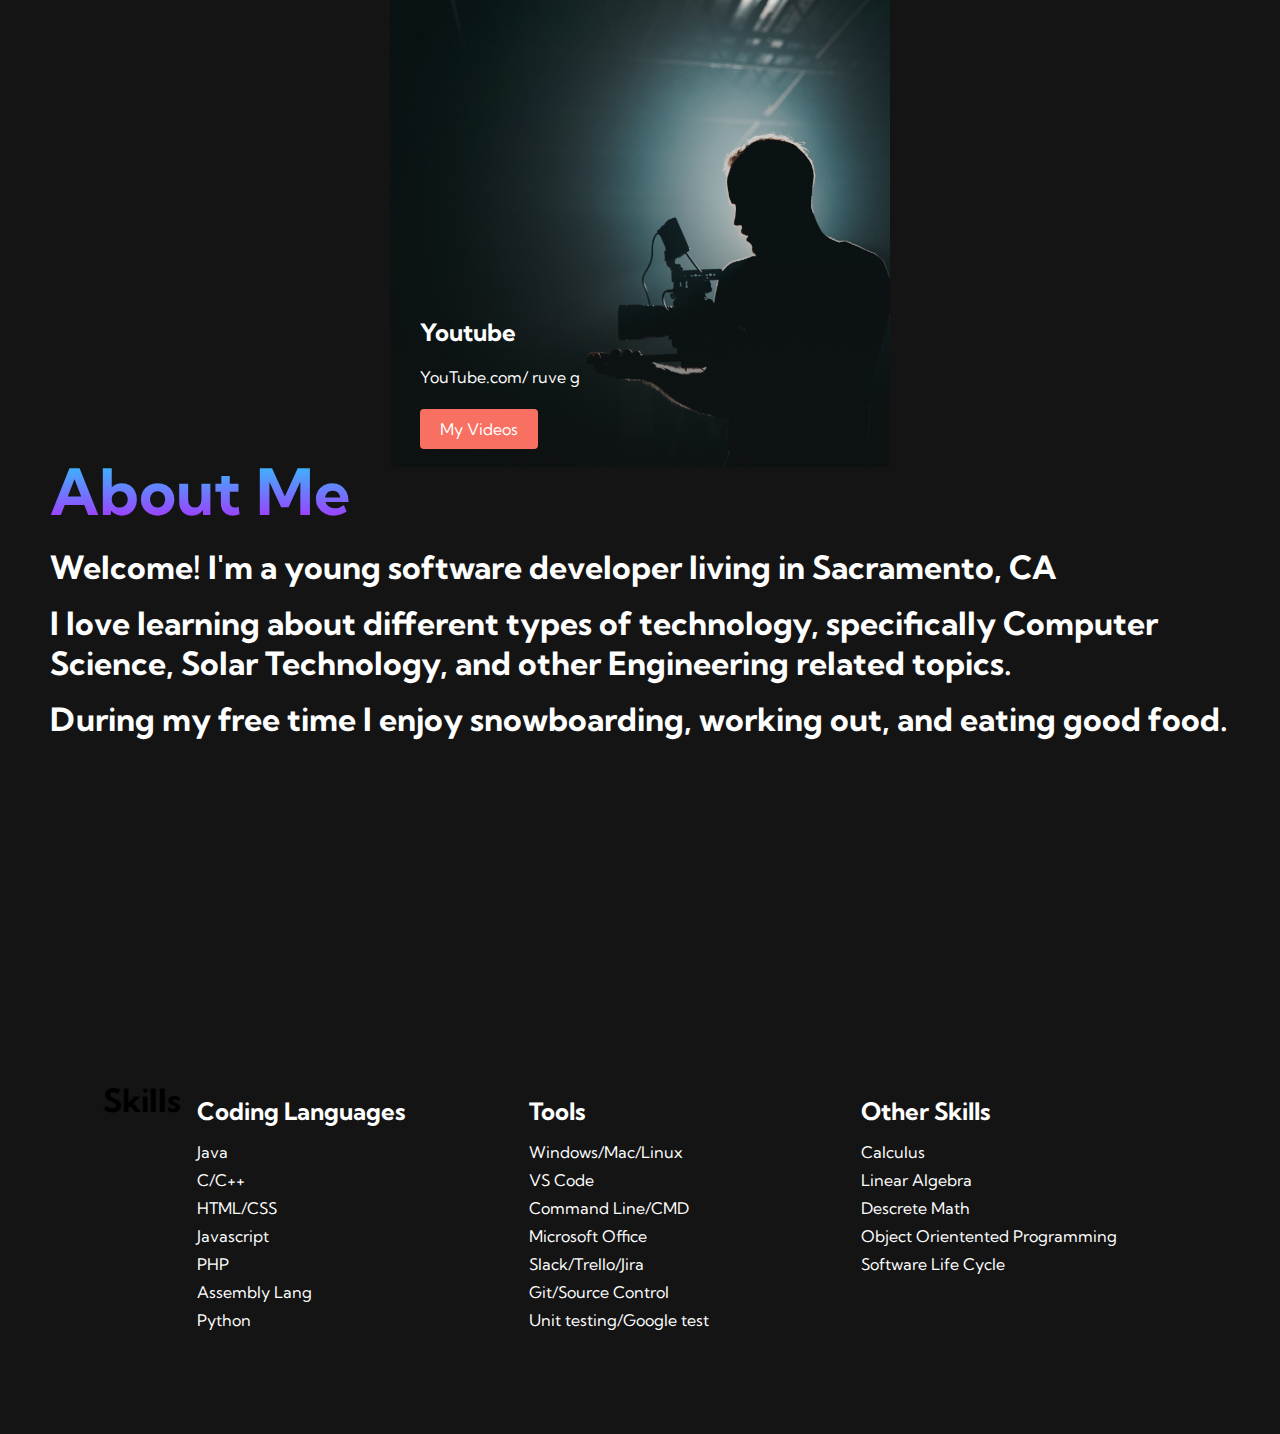
==== commit c790d4ea: "added pages for some of the links i created" ====
--- a/index.html
+++ b/index.html
@@ -6,7 +6,7 @@
     <meta name="viewport" content="width=device-width, initial-scale=1.0">
     <meta http-equiv="X-UA-Compatible" content="ie=edge">
     <title>Ruvim G</title>
-    <link rel="stylesheet" href="styles.css">
+    <link rel="stylesheet" href="style/styles.css">
     <!-- Fontawesome.com --> 
     <link href="https://fonts.googleapis.com/css2?family=Kumbh+Sans:wght@400;700&display=swap" rel="stylesheet">
   </head>
@@ -23,22 +23,22 @@
         </div>
         <ul class="navbar__menu">
           <li class="navbar__item">
-            <a href="/" class="navbar__links">Links</a>
+            <a href="#link" class="navbar__links">Links</a>
           </li>
           <li class="navbar__item">
-            <a href="/" class="navbar__links">About me</a>
+            <a href="#about" class="navbar__links">About me</a>
           </li>
           <li class="navbar__item">
-            <a href="/" class="navbar__links">Skills</a>
+            <a href="/index.html" class="navbar__links">Skills</a>
           </li>
           <li class="navbar__item">
-            <a href="/tech.html" class="navbar__links">PHP Project</a>
+            <a href="/Project_1.html" class="navbar__links">PHP Project</a>
           </li>
           <li class="navbar__item">
-            <a href="/header.php" class="navbar__links">Java/C++</a>
+            <a href="/Project_2.html" class="navbar__links">Java/C++</a>
           </li>
           <li class="navbar__btn">
-            <a href="/" class="button">PDF Resume</a>
+            <a href="/Ruvim Gavrilchik Resume 2022.pdf" class="button" target="_blank">PDF Resume</a>
           </li>
         </ul>
       </div>
@@ -53,16 +53,15 @@
           <h1>Ruvim Gavrilchik</h1>
           <h2> Software Developer</h2>
           <p> Tech Enthusiast </p>
-          <button class="main__btn"><a href="/">Contact Me</a></button>
+          <button class="main__btn"><a href="/contact.html">Contact Me</a></button>
         </div>
 
         <div class="main__img--container">
-          <img src="images/profilepic.png" alt="Picture of yours truly" id="main__img">
+          <img src="images/profilepic.jpg" alt="Picture of yours truly" id="main__img">
         </div>
 
       </div>
     </div>
-
 
     <!-- link SECTION -->
     <div class="link" id="link">
@@ -129,7 +128,7 @@
       
       <div class="footer__links">
         <div class="footer__link--wrapper">
-
+          <h1>Skills</h1>
           <div class="footer__link--items">
             <h2> Coding Languages </h2>
             <a href="/">Java </a>
@@ -158,33 +157,12 @@
             <a href="/">Linear Algebra</a>
             <a href="/">Descrete Math</a>
             <a href="/">Object Orientented Programming</a>
-            <a href="/">how it works5</a>
+            <a href="/">Software Life Cycle</a>
           </div>
 
         </div>
       </div>
-
-
-
-
-      <div class="social__media">
-        <div class="social__media--wrap">
-          <div class="footer__logo">
-            <a href="/" id="footer__logo">RG</a>
-          </div>
-          <p class="website__right">2020. All Rights Reserved Copyright</p>
-          <div class="social__icons">
-            <a href="/" class="social__icon--link" target="_blank"><i class="fab fa-linkdin"></i></a>
-            <a href="/" class="social__icon--link" target="_blank"><i class="fab fa-github"></i></a>
-            <a href="https://www.youtube.com/channel/UCnFqGnpHzXiRj4AakbyGQQw" class="social__icon--link" target="_blank"><i class="fab fa-youtube"></i></a>
-          </div>
-        </div>
-      </div>
     </div>
-
-
-
-
 
 
     <script src="app.js"></script>
--- a/style/styles.css
+++ b/style/styles.css
@@ -0,0 +1,822 @@
+*{
+  box-sizing: border-box;
+  margin: 0;
+  padding: 0;
+  font-family: 'Kumbh Sans', sans-serif;
+}
+
+.navbar {
+  background: #131313;
+  height: 80;
+  display: flex;
+  justify-content: center;
+  align-items: center;
+  font-size: 1.2rem;
+  position: sticky;
+  top: 0;
+  z-index: 999;
+}
+
+.navbar__container {
+  display:  flex;
+  justify-content: space-between;
+  height: 80;
+  z-index: 1;
+  width: 100%;
+  max-width: 1600px;
+  margin: 0 auto;
+  padding: 0 50px;
+}
+
+#navbar__logo {
+  background-color: #ff8177;
+  background-image: linear-gradient(to top, #ff0844 0%, #ffb119 100%);
+  background-size: 100%;
+  -webkit-background-clip: text;
+  -moz-background-clip: text;
+  -webkit-text-fill-color: transparent;
+  -moz-text-fill-color: transparent;
+  display: flex;
+  align-items: center;
+  cursor: pointer;
+  text-decoration: none;
+  font-size: 2rem;
+}
+
+/* class for logo */ 
+.fa-gem {
+  margin-right: 0.5rem;
+}
+
+.navbar__menu {
+  display: flex;
+  align-items: center;
+  list-style: none;
+  text-align: center;
+}
+
+.navbar__item {
+  height: 80px;
+  width: 250px;
+}
+
+.navbar__links {
+  color: #fff;
+  display: flex;
+  align-items: center;
+  justify-content: center;
+  text-decoration: none;
+  padding: 0 1rm;
+  height: 100%
+}
+
+.navbar__btn {
+  display: flex;
+  justify-content: center;
+  align-items: center;
+  padding: 0 1rem;
+  width: 100%;
+}
+
+.button {
+  display: flex;
+  justify-content: center;
+  align-items: center;
+  text-decoration: none;
+  padding: 10px 20px;
+  height: 100%;
+  width: 60%;
+  border: none;
+  outline: none;
+  border-radius: 4px;
+  background: #f77062;
+  color: #fff;
+}
+
+.button:hover {
+  background: #4837ff;
+  transition: all 0.3s ease;
+}
+
+.navbar__links:hover {
+  color: #f77062;
+  transition: all 0.3s ease;
+}
+
+@media screen and (max-width: 960px) {
+  .navbar__container{
+    display: flex;
+    justify-content: space-between;
+    height: 80px;
+    z-index: 1;
+    width:100%;
+    max-width: 1300px;
+    padding: 0;
+  }
+
+  .navbar__menu {
+    display: grid;
+    grid-template-columns: auto;
+    margin: 0;
+    width: 100%;
+    position: absolute;
+    top: -1000px;
+    opacity: 0;
+    transition: all 0.5s ease;
+    height: 50vh;
+    z-index: -1;
+  }
+
+  .navbar__menu.active {
+    background: #131313;
+    top: 100%;
+    opacity: 1;
+    transition: all 0.5s ease;
+    z-index: 99;
+    height: 50vh;
+    font-size: 1.6rem;
+  }
+
+  #navbar__logo {
+    padding-left: 25px;
+  }
+
+  .navbar__toggle .bar {
+    width: 25px;
+    height: 3px;
+    margin: 5px auto;
+    transition: all 0.3s ease-in-out;
+    background: #fff;
+  }
+
+  .navbar__item {
+    width: 100%;
+  }
+
+  .navbar__links {
+    text-align: center;
+    padding: 2rem;
+    width: 100%;
+    display: table;
+  }
+
+  #mobile-menu {
+    position: absolute;
+    top: 20%;
+    right: 5%;
+    transform: translate(5%,20%);
+  }
+
+  .navbar__btn {
+    padding-bottom: 2rem;
+  }
+
+  .button {
+    display: flex;
+    justify-content: center;
+    align-items: center;
+    width: 80%;
+    height: 80px;
+    margin: 0;
+  }
+
+  .navbar__toggle .bar {
+    display: block;
+    cursor: pointer;
+  }
+
+  #mobile-menu.is-active .bar:nth-child(2) {
+    opacity: 0%;
+  }
+  
+  #mobile-menu.is-active .bar:nth-child(1) {
+    transform: translateY(8px) rotate(45deg);
+  }
+  
+  #mobile-menu.is-active .bar:nth-child(3) {
+    transform: translateY(-8px) rotate(-45deg);
+  }
+
+}
+
+
+
+
+
+
+
+
+
+
+
+
+
+
+
+
+
+
+
+
+
+
+
+/* Hero Section Css*/
+
+.main {
+  background-color: #141414;
+}
+
+.main__container {
+  display: grid;
+  grid-template-columns: 1fr 1fr;
+  align-items: center;
+  justify-self: center;
+  margin: 0 auto;
+  height: 90vh;
+  background-color: #141414;
+  z-index: 1;
+  width: 100%;
+  max-width: 1300px;
+  padding: 0 50px;
+}
+
+/* targets h1 content in main__content div */
+.main__content h1 {
+  font-size: 4rem;
+  background-color: #ff8177;
+  background-image: linear-gradient(to top, #ff0844 0%, #ffb199 100%);
+  background-size: 100%;
+  -webkit-background-clip: text;
+  -moz-background-clip: text;
+  -webkit-text-fill-color: transparent;
+  -moz-text-fill-color: transparent;
+}
+
+/* targets h2 content in main__content div */
+.main__content h2 {
+  font-size: 4rem;
+  background-color: #ff8177;
+  background-image: linear-gradient(to top, #b721ff 0%, #21d4fd 100%);
+  background-size: 100%;
+  -webkit-background-clip: text;
+  -moz-background-clip: text;
+  -webkit-text-fill-color: transparent;
+  -moz-text-fill-color: transparent;
+}
+
+.main__content p {
+  margin-top: 1rem;
+  font-size: 2rem;
+  font-weight: 700;
+  color:#fff;
+  /*google fonts kumbh*/
+}
+
+
+.main__btn {
+  font-size: 1rem;
+  background-image: linear-gradient(to top, #f77062 0%, #fe5196 100%);
+  padding: 14px 32px;
+  border: none;
+  border-radius: 0px;
+  color: #fff;
+  margin-top: 2rem;
+  cursor: pointer;
+  position: relative;
+  transition: all 0.35s;
+  outline: none;
+}
+
+.main__btn a {
+  position: relative;
+  z-index: 2;
+  color: #fff;
+  text-decoration: none;
+}
+
+.main__btn:after {
+  position: absolute;
+  content: '';
+  top: 0;
+  left: 0;
+  width: 0;
+  height: 100%;
+  background: #4837ff;
+  transition: all 0.35s;
+  border-radius: 4px;
+}
+
+.main__btn:hover {
+  color: #fff;
+}
+
+.main__btn:hover:after{
+  width:100%;
+}
+
+.main__img--container {
+  text-align:center;
+
+}
+
+#main_img {
+  height: 50%;
+  width: 50%;
+}
+
+
+
+/*   Mobile responsiveness */
+@media screen and (max-width: 768px) {
+  .main__container{
+    display: grid;
+    grid-template-columns: auto;
+    align-items: center;
+    justify-self: center;
+    width: 100%;
+    margin: 0 auto;
+    height: 090vh;
+  }
+
+  .main__content {
+    text-align: center;
+    margin-bottom: 4rem;
+  }
+
+  .main__content h1 {
+    font-size: 2.5rem;
+    margin-top: 2rem;
+  }
+
+  .main__content h2 {
+    font-size: 3rem;
+  }
+
+  .main__content p {
+    margin-top: 1rem;
+    font-size: 1.5rem;
+  }
+}
+
+/*same as above but make it for 480 px */
+@media screen and (max-width: 480px) {
+  .main__container{
+    display: grid;
+    grid-template-columns: auto;
+    align-items: center;
+    justify-self: center;
+    width: 100%;
+    margin: 0 auto;
+    height: 090vh;
+  }
+
+  .main__content {
+    text-align: center;
+    margin-bottom: 4rem;
+  }
+
+  .main__content h1 {
+    font-size: 2rem;
+    margin-top: 3rem;
+  }
+
+  .main__content h2 {
+    font-size: 2rem;
+  }
+
+  .main__content p {
+    margin-top: 2rem;
+    font-size: 1.5rem;
+  }
+
+  .main__btn {
+    padding: 12px 36px;
+    margin: 2.5rem 0;
+  }
+
+}
+
+
+
+
+
+
+
+
+
+
+
+
+
+
+
+
+
+
+
+
+/* Links */
+.link {
+  background: #141414;
+  display: flex;
+  flex-direction: column;
+  align-items: center;
+  height: 100vh;
+}
+
+.link h1 {
+  background-color: #ff8177;
+  background-image: linear-gradient(to right, 
+  #ff8177 0%, 
+  #ff867a 0%, 
+  #ff8c7f 21%, 
+  #f99185 52%, 
+  #cf556c 78%, 
+  #b12a5b 100%
+  );
+  background-size: 100%;
+  margin-bottom: 5rem;
+  font-size: 2.5rem;
+  -webkit-background-clip: text;
+  -moz-background-clip: text;
+  -webkit-text-fill-color: transparent;
+  -moz-text-fill-color: transparent;
+}
+
+.link__container {
+  display: flex;
+  justify-content: center;
+  flex-wrap: wrap;
+}
+
+.link__card {
+  margin: 1rem;
+  height: 500px;
+  width: 500px;
+  border-radius: 4px;
+  /*linear gradiant makes the background a little darker to help user read text better*/
+  background-image: linear-gradient(to bottom, 
+    rgba(0,0,0,0) 0%, 
+    rgba(17,17,17,0.6) 100%), 
+    url('/images/code.jpg');
+  background-size: cover;
+  position: relative;
+  color: #fff;
+}
+
+.link__card:nth-child(2) {
+  background-image: linear-gradient(to bottom, 
+  rgba(0,0,0,0) 0%, 
+  rgba(17,17,17,0.6) 100%), 
+  url('/images/suit.jpg');
+}
+
+.link__card:nth-child(3) {
+  background-image: linear-gradient(to bottom, 
+  rgba(0,0,0,0) 0%, 
+  rgba(17,17,17,0.6) 100%), 
+  url('/images/youtube.jpg');
+}
+
+.link h2 {
+  position: absolute;
+  top: 350px;
+  left: 30px;
+}
+
+.link__card p {
+  position: absolute;
+  top: 400px;
+  left: 30px;
+}
+
+.link__card button {
+  color: #fff;
+  padding: 10px 20px;
+  border: none;
+  outline: none;
+  border-radius: 4px;
+  background: #f77062;
+  position: absolute;
+  top:410px;
+  left: 30px;
+  font-size: 1rem;
+  cursor: pointer;
+}
+
+.link__card:hover {
+  /*makes pic pop*/
+  transform: scale(1.075);
+  transition: all 0.2s ease-in;
+  cursor: pointer;
+}
+
+
+/*responsive design for Skills section */
+@media screen and (max-width: 960px) {
+  .link{
+    height: 1600px;
+  }
+
+  .link h1 {
+    font-size: 2rem;
+    margin-top: 18rem;
+  }
+}
+
+@media screen and (max-width: 480px) {
+  .link{
+    height: 1400px;
+  }
+
+  .link h1 {
+    font-size: 1.2rem;
+  }
+
+  .link__card {
+    width: 300px;
+  }
+}
+
+
+
+
+
+
+
+
+
+
+
+
+
+
+
+
+
+
+
+
+
+
+
+
+
+
+/* About Section Css*/
+
+.about {
+  background-color: #141414;
+}
+
+.about__container {
+  display: grid;
+  align-items: center;
+  justify-self: center;
+  margin: 0 auto;
+  height: 90vh;
+  background-color: #141414;
+  z-index: 1;
+  width: 100%;
+  max-width: 1300px;
+  padding: 0 50px;
+}
+
+/* targets h2 content in main__content div */
+.about__content h2 {
+  font-size: 4rem;
+  background-color: #ff8177;
+  background-image: linear-gradient(to top, #b721ff 0%, #21d4fd 100%);
+  background-size: 100%;
+  -webkit-background-clip: text;
+  -moz-background-clip: text;
+  -webkit-text-fill-color: transparent;
+  -moz-text-fill-color: transparent;
+}
+
+.about__content p {
+  margin-top: 1rem;
+  font-size: 2rem;
+  font-weight: 700;
+  color:#fff;
+  /*google fonts kumbh*/
+}
+
+
+
+/*   Mobile responsiveness */
+@media screen and (max-width: 768px) {
+  .about__container{
+    display: grid;
+    grid-template-columns: auto;
+    align-items: center;
+    justify-self: center;
+    width: 100%;
+    margin: 0 auto;
+    height: 090vh;
+  }
+
+  .about__content {
+    text-align: center;
+    margin-bottom: 4rem;
+  }
+
+  .about__content h2 {
+    font-size: 3rem;
+  }
+
+  .about__content p {
+    margin-top: 1rem;
+    font-size: 1.5rem;
+  }
+}
+
+/*same as above but make it for 480 px */
+@media screen and (max-width: 480px) {
+  .about__container{
+    display: grid;
+    align-items: center;
+    justify-self: center;
+    width: 100%;
+    margin: 0 auto;
+    height: 090vh;
+  }
+
+  .about__content {
+    text-align: center;
+    margin-bottom: 4rem;
+  }
+
+  .about__content h2 {
+    font-size: 1.5rem;
+  }
+
+  .about__content p {
+    margin-top: 2rem;
+    font-size: 1.0rem;
+  }
+}
+
+
+
+
+
+
+
+
+
+
+
+
+
+
+
+/*footer*/
+
+.footer__container {
+  background-color: #141414;
+  padding: 5rem 0;
+  display: flex;
+  flex-direction: column;
+  justify-content: center;
+  align-items: center;
+
+}
+
+
+#footer__logo {
+  color: #fff;
+  display: flex;
+  align-items: center;
+  cursor: pointer;
+  text-decoration: none;
+  font-size: 2rem;
+
+}
+
+.footer__link {
+  width: 100%;
+  max-width: 1000px;
+  display: flex;
+  justify-content: center;
+}
+
+.footer__link--wrapper{
+  display: flex;
+}
+
+.footer__link--items {
+  display: flex;
+  flex-direction: column;
+  align-items: flex-start;
+  margin: 16px;
+  text-align: left;
+  width: 300px;
+  box-sizing: border-box;
+}
+
+
+.footer__link--items h2 {
+  margin-bottom: 16px;
+}
+
+.footer__link--items > h2 {
+  color: #fff;
+}
+
+.footer__link--items a {
+  color: #fff;
+  text-decoration: none;
+  margin-bottom: 0.5rem;
+
+}
+
+
+.footer__link--items a:hover{
+  color: #ff8177;
+  transform: 0.3s ease-out;
+
+}
+
+
+/* social icons */
+.social__icon--link {
+  color: #fff;
+  font-size: 24px;
+
+}
+
+.social__media {
+  max-width: 1000px;
+  width: 100%;
+}
+
+.social__media--wrap {
+  display: flex;
+  justify-self: space-between;
+  align-items: center;
+  width: 90%;
+  max-width: 1000px;
+  margin: 40px auto 0 auto;
+}
+
+.social__icon {
+  display: flex;
+  justify-content: space-between;
+  align-items: center;
+  width: 240px;
+
+}
+
+.social__logo {
+  color: #fff;
+  justify-self: flex-start;
+  margin-left: 20px;
+  cursor: pointer;
+  text-decoration: none;
+  font-size: 2rem;
+  display: flex;
+  align-items: center;
+  margin-bottom: 16px;
+}
+
+.website__right {
+  color: #fff;
+}
+
+
+@media screen and (max-width: 820px){
+  .footer__link {
+    padding-top: 2rem;
+
+  }
+
+  #footer_logo {
+    margin-bottom: 2rem;
+  }
+
+  .footer__right {
+    margin-bottom: 2rem;
+  }
+
+  .footer__link--wrapper {
+    flex-direction: column;
+  }
+
+  .social__media--wrap {
+    flex-direction: column;
+  }
+
+}
+
+
+@media screen and (max-width:480px) {
+  .footer__link--items {
+    margin: 0;
+    padding: 10px;
+    width: 100%;
+  }
+}
+
+
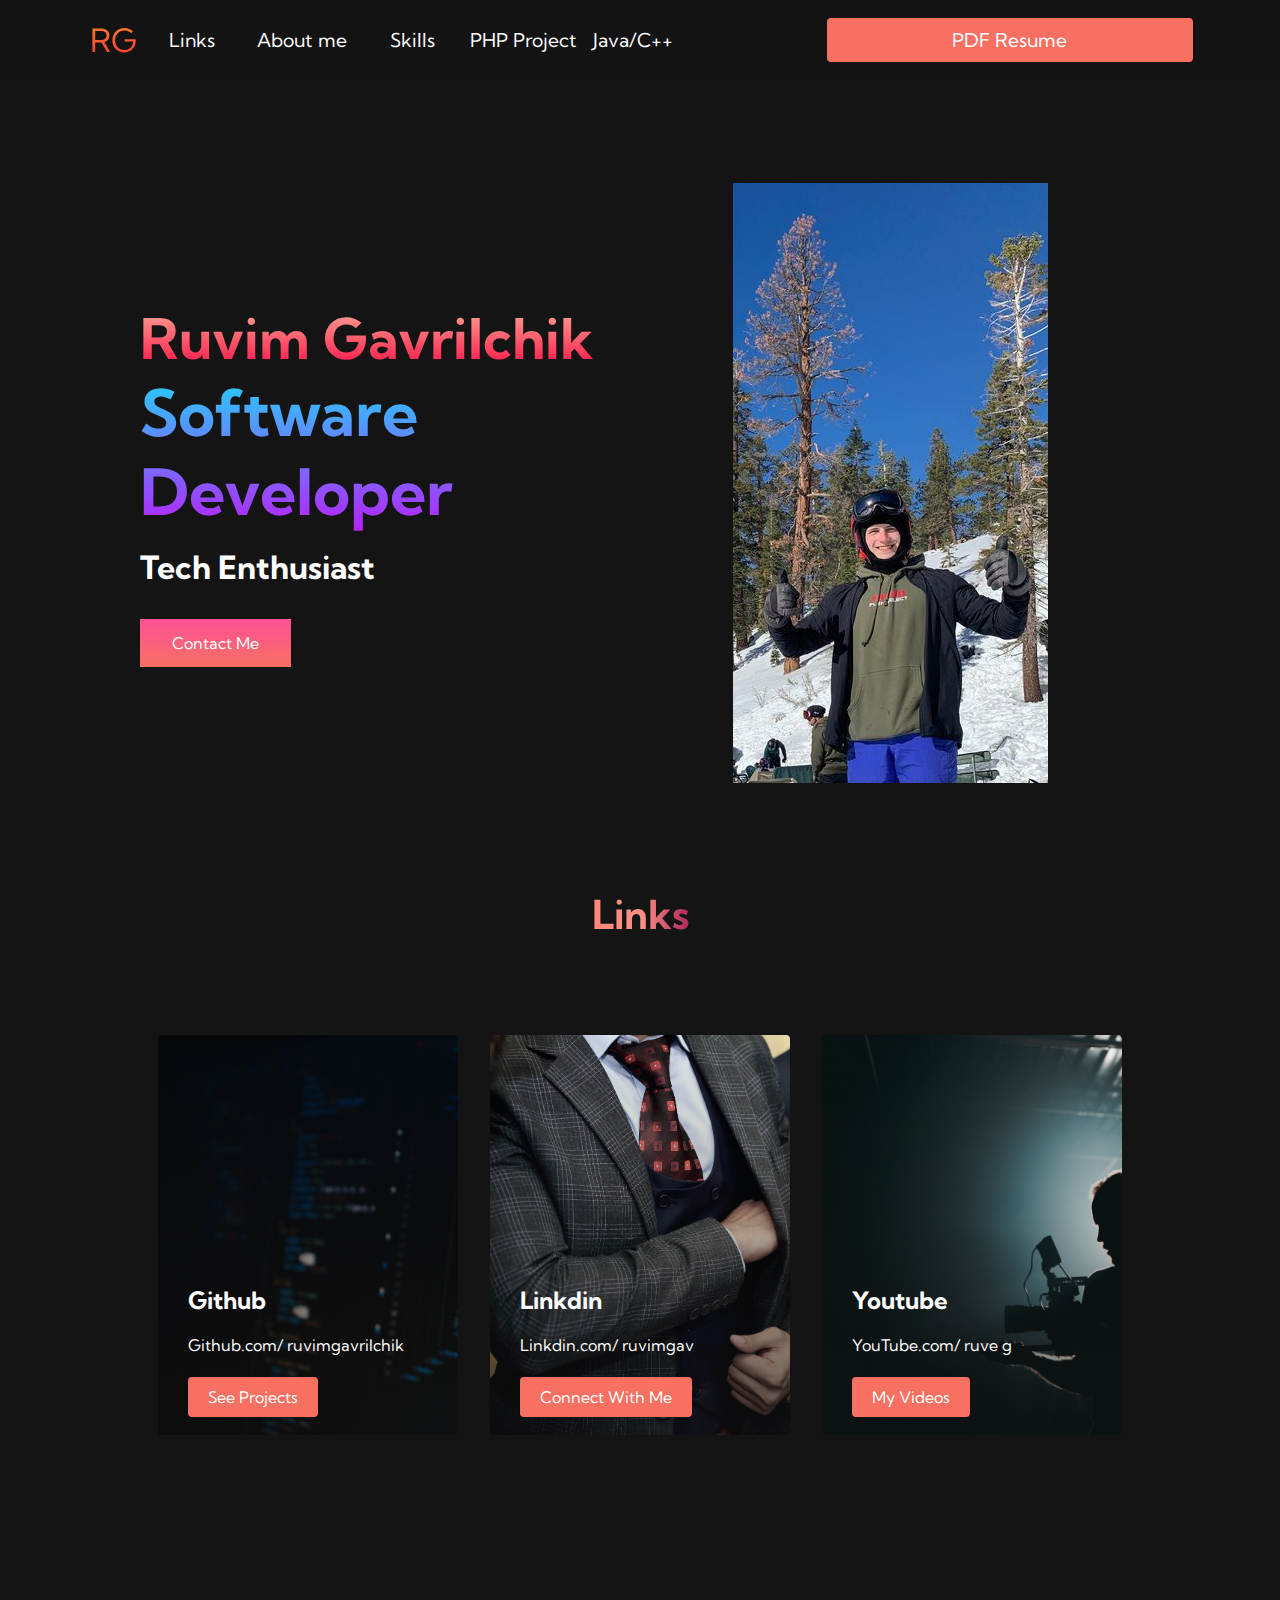
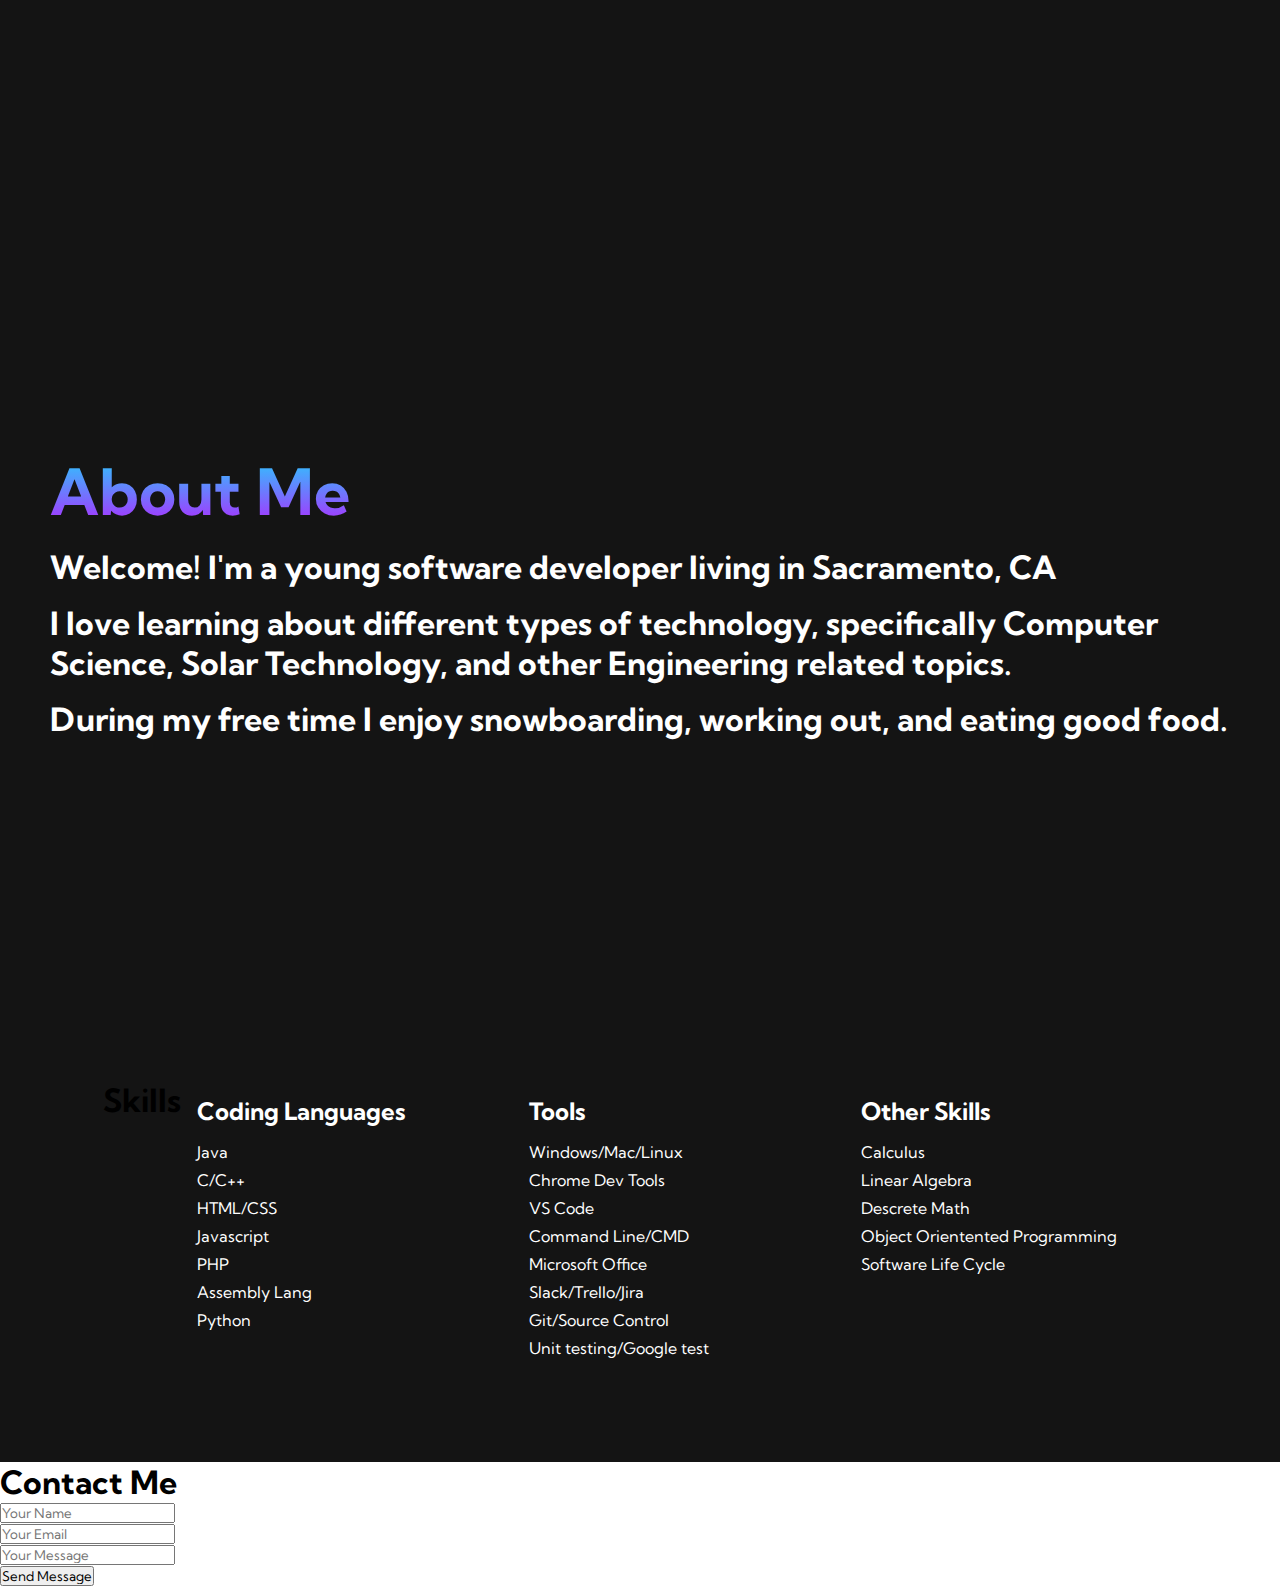
==== commit 62a88e8e: "yuk" ====
--- a/index.html
+++ b/index.html
@@ -53,7 +53,7 @@
           <h1>Ruvim Gavrilchik</h1>
           <h2> Software Developer</h2>
           <p> Tech Enthusiast </p>
-          <button class="main__btn"><a href="/contact.html">Contact Me</a></button>
+          <button class="main__btn"><a href="#contact">Contact Me</a></button>
         </div>
 
         <div class="main__img--container">
@@ -143,6 +143,7 @@
           <div class="footer__link--items">
             <h2>Tools </h2>
             <a href="/">Windows/Mac/Linux</a>
+            <a href="/">Chrome Dev Tools</a>
             <a href="/">VS Code</a>
             <a href="/">Command Line/CMD</a>
             <a href="/">Microsoft Office</a>
@@ -165,6 +166,35 @@
     </div>
 
 
+   <!-- Contact Section -->
+
+   <div class="contact" id="contact">
+    <div class="contact__container">
+
+      <div class="contact__form">
+        <h1>Contact Me</h1>
+        
+        <form id="contact" method="post" action="">
+
+          <input name="name" type="text" class="form__control" placeholder="Your Name" required>
+          <br>
+          <input name="email" type="text" class="form__control" placeholder="Your Email" required>
+          <br>
+          <input name="message" type="text" class="form__control" placeholder="Your Message" required>
+          <br>
+          <input type="submit" class="form__control submit" value="Send Message">
+        </form>
+
+
+      </div>
+
+    </div>
+  </div>
+
+
+
+
+
     <script src="app.js"></script>
     
   </body>
--- a/style/styles.css
+++ b/style/styles.css
@@ -23,7 +23,7 @@
   height: 80;
   z-index: 1;
   width: 100%;
-  max-width: 1600px;
+  max-width: 1200px;
   margin: 0 auto;
   padding: 0 50px;
 }
@@ -57,7 +57,7 @@
 
 .navbar__item {
   height: 80px;
-  width: 250px;
+  width: 210px;
 }
 
 .navbar__links {
@@ -237,13 +237,13 @@
   background-color: #141414;
   z-index: 1;
   width: 100%;
-  max-width: 1300px;
+  max-width: 1100px;
   padding: 0 50px;
 }
 
 /* targets h1 content in main__content div */
 .main__content h1 {
-  font-size: 4rem;
+  font-size: 3.5rem;
   background-color: #ff8177;
   background-image: linear-gradient(to top, #ff0844 0%, #ffb199 100%);
   background-size: 100%;
@@ -447,13 +447,13 @@
 .link__container {
   display: flex;
   justify-content: center;
-  flex-wrap: wrap;
+  flex-wrap: nowrap;
 }
 
 .link__card {
   margin: 1rem;
-  height: 500px;
-  width: 500px;
+  height: 400px;
+  width: 300px;
   border-radius: 4px;
   /*linear gradiant makes the background a little darker to help user read text better*/
   background-image: linear-gradient(to bottom, 
@@ -481,13 +481,13 @@
 
 .link h2 {
   position: absolute;
-  top: 350px;
+  top: 250px;
   left: 30px;
 }
 
 .link__card p {
   position: absolute;
-  top: 400px;
+  top: 300px;
   left: 30px;
 }
 
@@ -499,7 +499,7 @@
   border-radius: 4px;
   background: #f77062;
   position: absolute;
-  top:410px;
+  top:310px;
   left: 30px;
   font-size: 1rem;
   cursor: pointer;
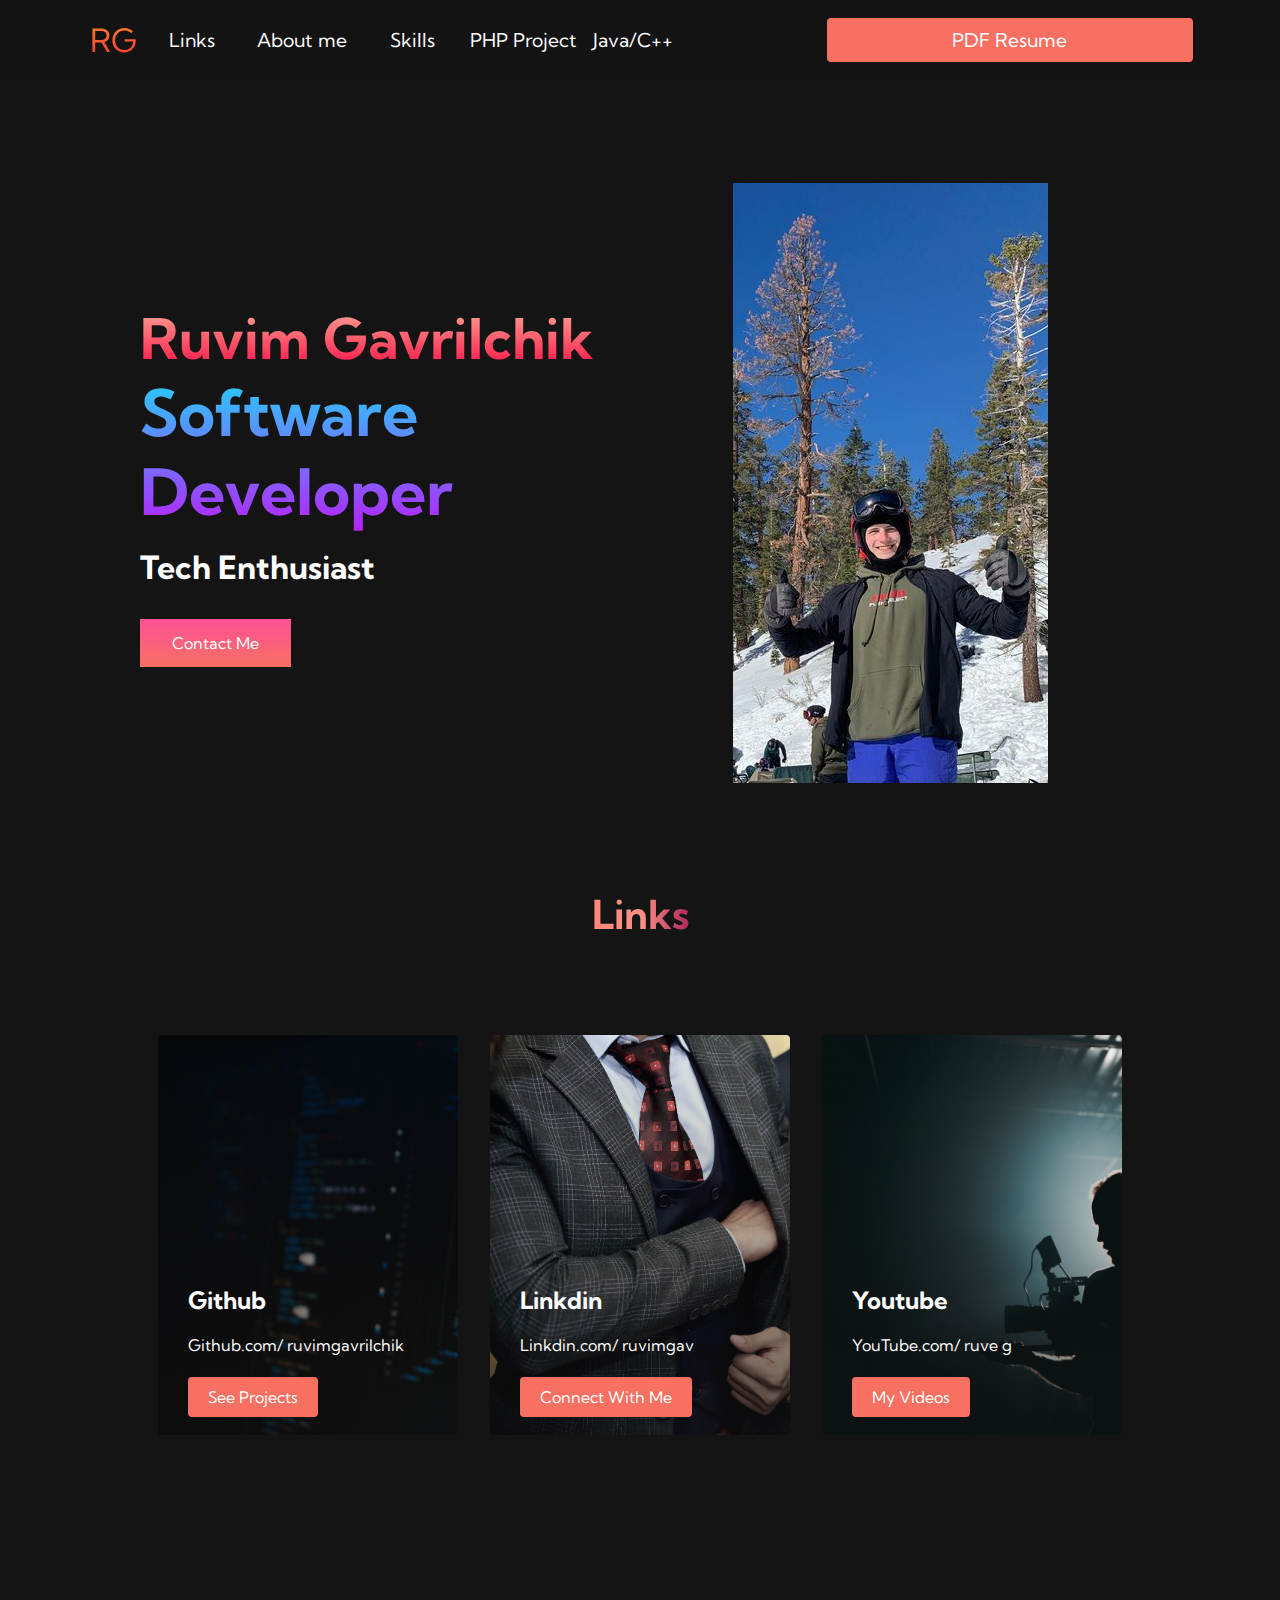
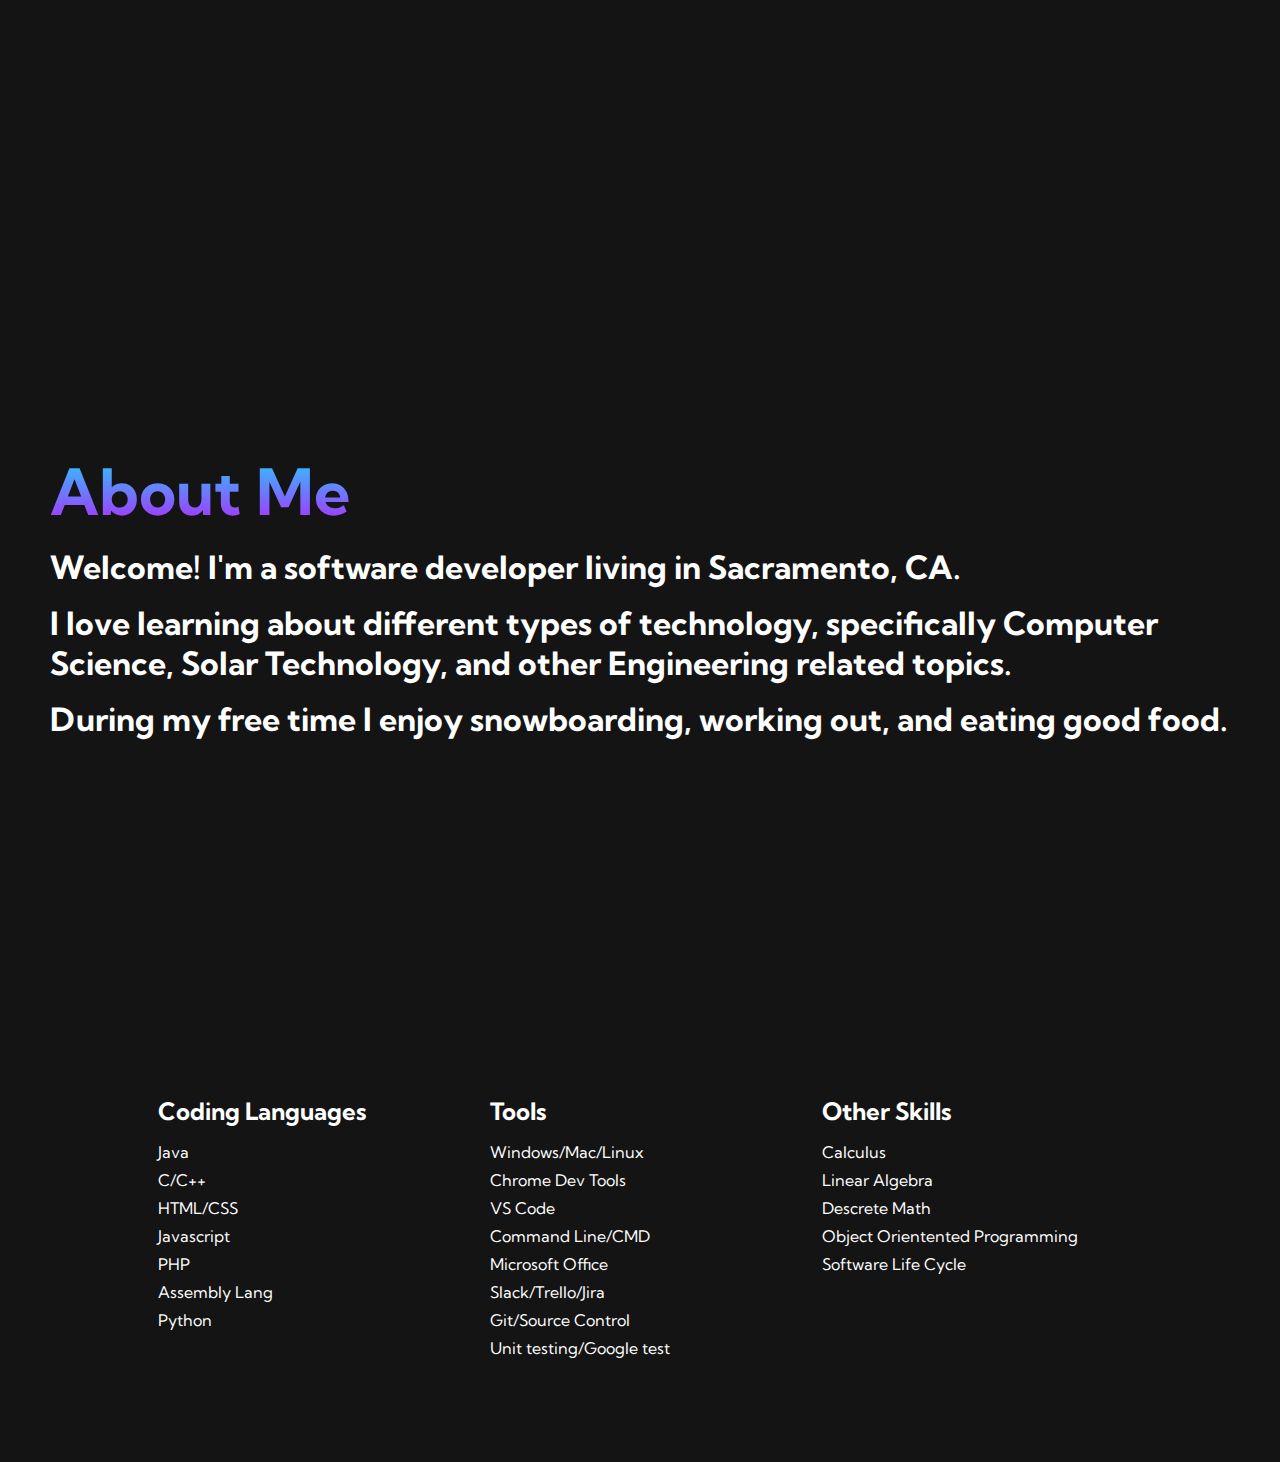
==== commit 06980d46: "added contact page" ====
--- a/index.html
+++ b/index.html
@@ -6,6 +6,7 @@
     <meta name="viewport" content="width=device-width, initial-scale=1.0">
     <meta http-equiv="X-UA-Compatible" content="ie=edge">
     <title>Ruvim G</title>
+    <link rel="stylesheet" href="style/contactstyles.css">
     <link rel="stylesheet" href="style/styles.css">
     <!-- Fontawesome.com --> 
     <link href="https://fonts.googleapis.com/css2?family=Kumbh+Sans:wght@400;700&display=swap" rel="stylesheet">
@@ -53,7 +54,7 @@
           <h1>Ruvim Gavrilchik</h1>
           <h2> Software Developer</h2>
           <p> Tech Enthusiast </p>
-          <button class="main__btn"><a href="#contact">Contact Me</a></button>
+          <button class="main__btn"><a href="/contact.html">Contact Me</a></button>
         </div>
 
         <div class="main__img--container">
@@ -105,7 +106,7 @@
 
         <div class="about__content">
           <h2>About Me</h2>
-          <p> Welcome! I'm a young software developer living in Sacramento, CA <br> </p>
+          <p> Welcome! I'm a software developer living in Sacramento, CA. <br> </p>
           <p> I love learning about different types of technology, 
               specifically Computer Science, Solar Technology, and other Engineering related topics.
           </p>
@@ -128,7 +129,6 @@
       
       <div class="footer__links">
         <div class="footer__link--wrapper">
-          <h1>Skills</h1>
           <div class="footer__link--items">
             <h2> Coding Languages </h2>
             <a href="/">Java </a>
@@ -165,36 +165,6 @@
       </div>
     </div>
 
-
-   <!-- Contact Section -->
-
-   <div class="contact" id="contact">
-    <div class="contact__container">
-
-      <div class="contact__form">
-        <h1>Contact Me</h1>
-        
-        <form id="contact" method="post" action="">
-
-          <input name="name" type="text" class="form__control" placeholder="Your Name" required>
-          <br>
-          <input name="email" type="text" class="form__control" placeholder="Your Email" required>
-          <br>
-          <input name="message" type="text" class="form__control" placeholder="Your Message" required>
-          <br>
-          <input type="submit" class="form__control submit" value="Send Message">
-        </form>
-
-
-      </div>
-
-    </div>
-  </div>
-
-
-
-
-
     <script src="app.js"></script>
     
   </body>
--- a/style/contactstyles.css
+++ b/style/contactstyles.css
@@ -0,0 +1,58 @@
+/* Contact Section Css*/
+
+.contact {
+    background-color: #141414;
+  }
+  
+  .contact__container {
+    display: grid;
+    grid-template-columns: 1fr 1fr;
+    align-items: center;
+    justify-self: center;
+    margin: 0 auto;
+    height: 90vh;
+    background-color: #141414;
+    z-index: 1;
+    width: 100%;
+    max-width: 1300px;
+    padding: 0 50px;
+  }
+  
+  /* targets h2 content in main__content div */
+  .contact h1 {
+    font-size: 4rem;
+    background-color: #ff8177;
+    background-image: linear-gradient(to top, #b721ff 0%, #21d4fd 100%);
+    background-size: 100%;
+    -webkit-background-clip: text;
+    -moz-background-clip: text;
+    -webkit-text-fill-color: transparent;
+    -moz-text-fill-color: transparent;
+  }
+  
+  .contact__btn {
+    font-size: 1rem;
+    background-image: linear-gradient(to top, #f77062 0%, #fe5196 100%);
+    padding: 14px 32px;
+    border: none;
+    border-radius: 0px;
+    color: #fff;
+    margin-top: 2rem;
+    cursor: pointer;
+    position: relative;
+    transition: all 0.35s;
+    outline: none;
+  }
+  
+  .form__control {
+    width: 600px;
+    font-weight: 650;
+    background: transparent;
+    border: none;
+    outline: none;
+    border-bottom: 1px solid rgb(119, 117, 117);
+    color:#fff;
+    font-size: 25px;
+    margin-bottom: 20px;
+  }
+
